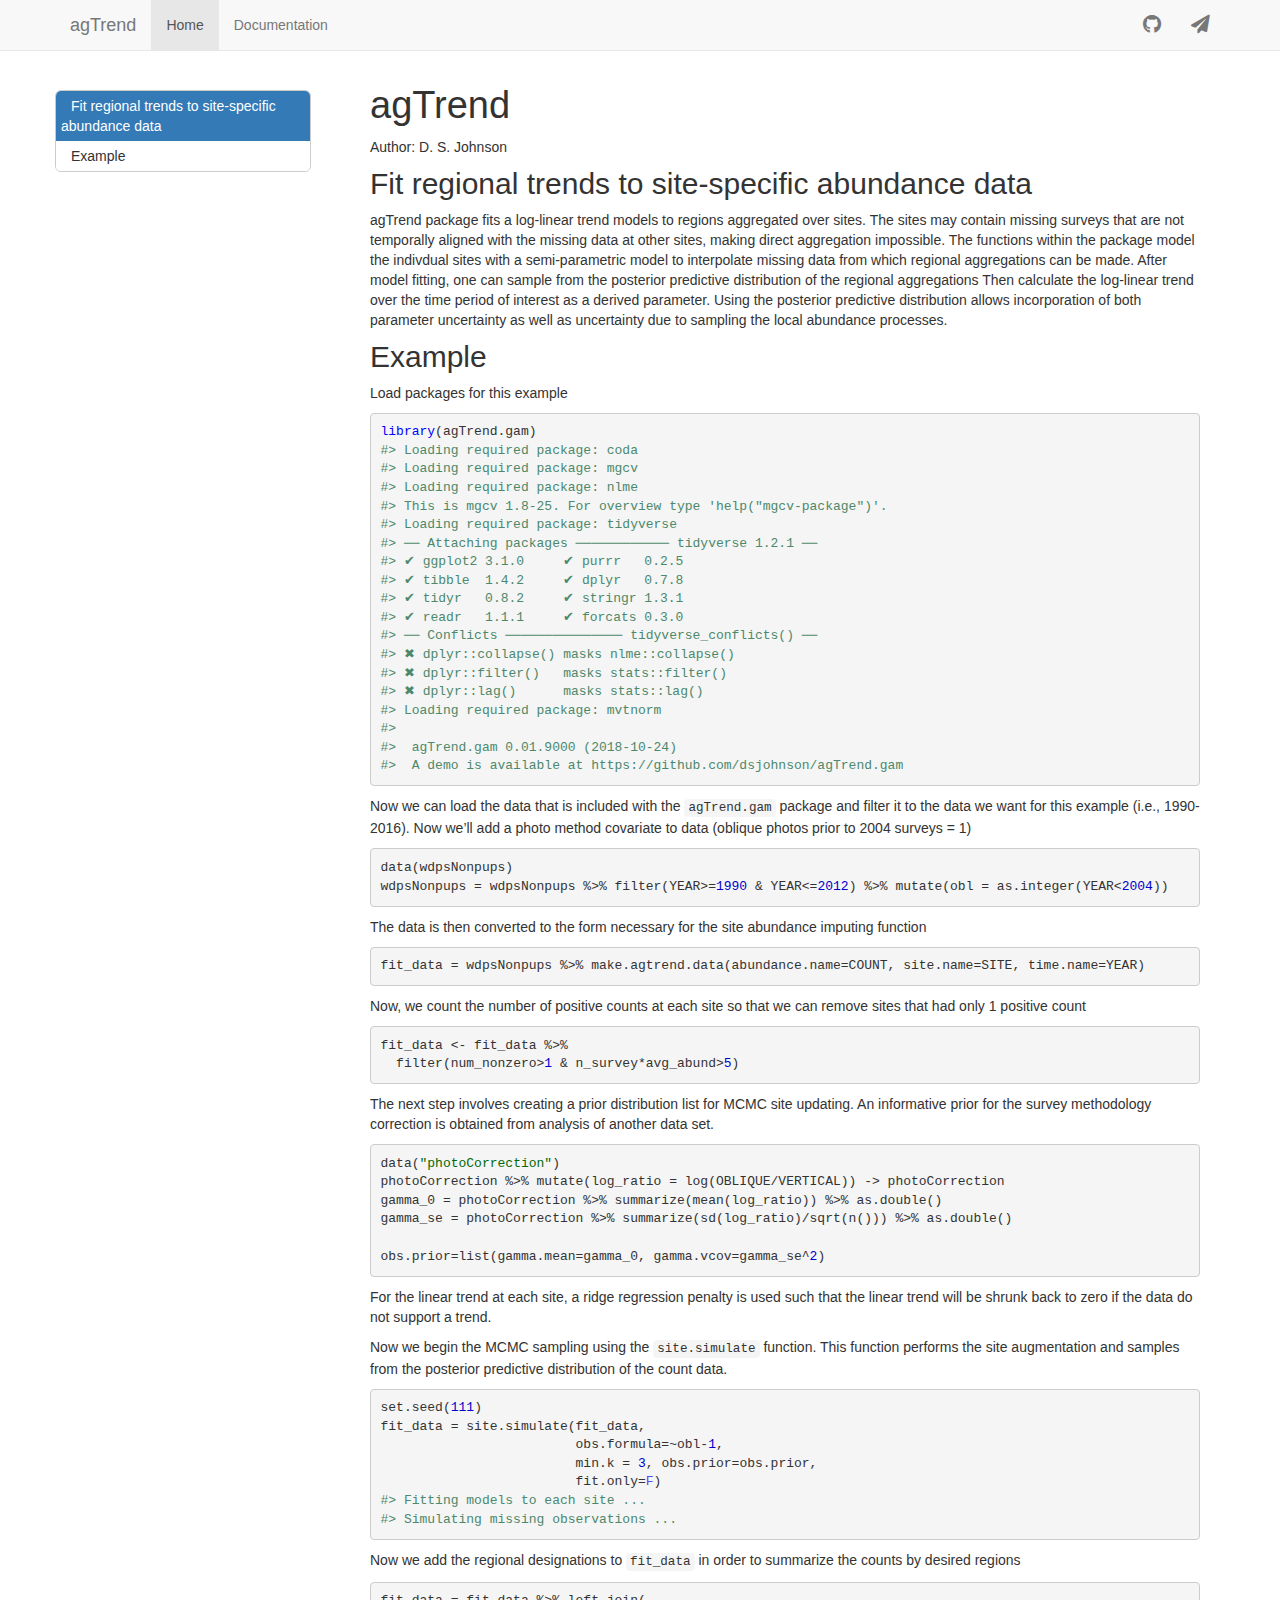
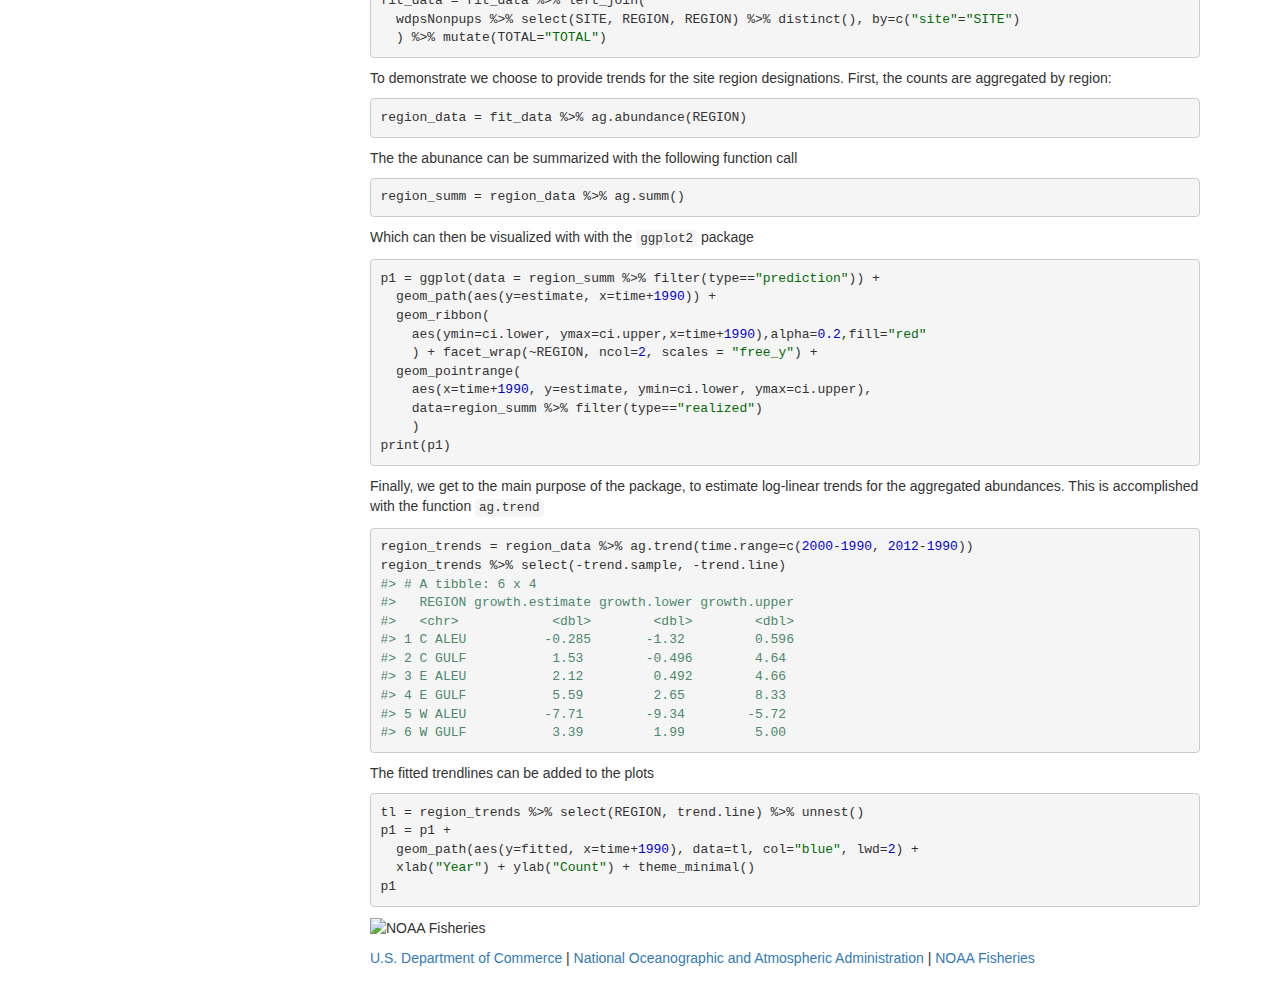
==== index.html @ b2491e7e "update page" ====
<!DOCTYPE html>

<html>

<head>

<meta charset="utf-8" />
<meta name="generator" content="pandoc" />
<meta http-equiv="X-UA-Compatible" content="IE=EDGE" />




<title>agTrend</title>

<script src="site_libs/header-attrs-2.11/header-attrs.js"></script>
<script src="site_libs/jquery-3.6.0/jquery-3.6.0.min.js"></script>
<meta name="viewport" content="width=device-width, initial-scale=1" />
<link href="site_libs/bootstrap-3.3.5/css/bootstrap.min.css" rel="stylesheet" />
<script src="site_libs/bootstrap-3.3.5/js/bootstrap.min.js"></script>
<script src="site_libs/bootstrap-3.3.5/shim/html5shiv.min.js"></script>
<script src="site_libs/bootstrap-3.3.5/shim/respond.min.js"></script>
<style>h1 {font-size: 34px;}
       h1.title {font-size: 38px;}
       h2 {font-size: 30px;}
       h3 {font-size: 24px;}
       h4 {font-size: 18px;}
       h5 {font-size: 16px;}
       h6 {font-size: 12px;}
       code {color: inherit; background-color: rgba(0, 0, 0, 0.04);}
       pre:not([class]) { background-color: white }</style>
<script src="site_libs/jqueryui-1.11.4/jquery-ui.min.js"></script>
<link href="site_libs/tocify-1.9.1/jquery.tocify.css" rel="stylesheet" />
<script src="site_libs/tocify-1.9.1/jquery.tocify.js"></script>
<script src="site_libs/navigation-1.1/tabsets.js"></script>
<link href="site_libs/highlightjs-9.12.0/textmate.css" rel="stylesheet" />
<script src="site_libs/highlightjs-9.12.0/highlight.js"></script>
<link href="site_libs/font-awesome-5.1.0/css/all.css" rel="stylesheet" />
<link href="site_libs/font-awesome-5.1.0/css/v4-shims.css" rel="stylesheet" />

<style type="text/css">
  code{white-space: pre-wrap;}
  span.smallcaps{font-variant: small-caps;}
  span.underline{text-decoration: underline;}
  div.column{display: inline-block; vertical-align: top; width: 50%;}
  div.hanging-indent{margin-left: 1.5em; text-indent: -1.5em;}
  ul.task-list{list-style: none;}
    </style>

<style type="text/css">code{white-space: pre;}</style>
<script type="text/javascript">
if (window.hljs) {
  hljs.configure({languages: []});
  hljs.initHighlightingOnLoad();
  if (document.readyState && document.readyState === "complete") {
    window.setTimeout(function() { hljs.initHighlighting(); }, 0);
  }
}
</script>





<link rel="stylesheet" href="extra.css" type="text/css" />



<style type = "text/css">
.main-container {
  max-width: 940px;
  margin-left: auto;
  margin-right: auto;
}
img {
  max-width:100%;
}
.tabbed-pane {
  padding-top: 12px;
}
.html-widget {
  margin-bottom: 20px;
}
button.code-folding-btn:focus {
  outline: none;
}
summary {
  display: list-item;
}
pre code {
  padding: 0;
}
</style>


<style type="text/css">
.dropdown-submenu {
  position: relative;
}
.dropdown-submenu>.dropdown-menu {
  top: 0;
  left: 100%;
  margin-top: -6px;
  margin-left: -1px;
  border-radius: 0 6px 6px 6px;
}
.dropdown-submenu:hover>.dropdown-menu {
  display: block;
}
.dropdown-submenu>a:after {
  display: block;
  content: " ";
  float: right;
  width: 0;
  height: 0;
  border-color: transparent;
  border-style: solid;
  border-width: 5px 0 5px 5px;
  border-left-color: #cccccc;
  margin-top: 5px;
  margin-right: -10px;
}
.dropdown-submenu:hover>a:after {
  border-left-color: #adb5bd;
}
.dropdown-submenu.pull-left {
  float: none;
}
.dropdown-submenu.pull-left>.dropdown-menu {
  left: -100%;
  margin-left: 10px;
  border-radius: 6px 0 6px 6px;
}
</style>

<script type="text/javascript">
// manage active state of menu based on current page
$(document).ready(function () {
  // active menu anchor
  href = window.location.pathname
  href = href.substr(href.lastIndexOf('/') + 1)
  if (href === "")
    href = "index.html";
  var menuAnchor = $('a[href="' + href + '"]');

  // mark it active
  menuAnchor.tab('show');

  // if it's got a parent navbar menu mark it active as well
  menuAnchor.closest('li.dropdown').addClass('active');

  // Navbar adjustments
  var navHeight = $(".navbar").first().height() + 15;
  var style = document.createElement('style');
  var pt = "padding-top: " + navHeight + "px; ";
  var mt = "margin-top: -" + navHeight + "px; ";
  var css = "";
  // offset scroll position for anchor links (for fixed navbar)
  for (var i = 1; i <= 6; i++) {
    css += ".section h" + i + "{ " + pt + mt + "}\n";
  }
  style.innerHTML = "body {" + pt + "padding-bottom: 40px; }\n" + css;
  document.head.appendChild(style);
});
</script>

<!-- tabsets -->

<style type="text/css">
.tabset-dropdown > .nav-tabs {
  display: inline-table;
  max-height: 500px;
  min-height: 44px;
  overflow-y: auto;
  border: 1px solid #ddd;
  border-radius: 4px;
}

.tabset-dropdown > .nav-tabs > li.active:before {
  content: "";
  font-family: 'Glyphicons Halflings';
  display: inline-block;
  padding: 10px;
  border-right: 1px solid #ddd;
}

.tabset-dropdown > .nav-tabs.nav-tabs-open > li.active:before {
  content: "&#xe258;";
  border: none;
}

.tabset-dropdown > .nav-tabs.nav-tabs-open:before {
  content: "";
  font-family: 'Glyphicons Halflings';
  display: inline-block;
  padding: 10px;
  border-right: 1px solid #ddd;
}

.tabset-dropdown > .nav-tabs > li.active {
  display: block;
}

.tabset-dropdown > .nav-tabs > li > a,
.tabset-dropdown > .nav-tabs > li > a:focus,
.tabset-dropdown > .nav-tabs > li > a:hover {
  border: none;
  display: inline-block;
  border-radius: 4px;
  background-color: transparent;
}

.tabset-dropdown > .nav-tabs.nav-tabs-open > li {
  display: block;
  float: none;
}

.tabset-dropdown > .nav-tabs > li {
  display: none;
}
</style>

<!-- code folding -->



<style type="text/css">

#TOC {
  margin: 25px 0px 20px 0px;
}
@media (max-width: 768px) {
#TOC {
  position: relative;
  width: 100%;
}
}

@media print {
.toc-content {
  /* see https://github.com/w3c/csswg-drafts/issues/4434 */
  float: right;
}
}

.toc-content {
  padding-left: 30px;
  padding-right: 40px;
}

div.main-container {
  max-width: 1200px;
}

div.tocify {
  width: 20%;
  max-width: 260px;
  max-height: 85%;
}

@media (min-width: 768px) and (max-width: 991px) {
  div.tocify {
    width: 25%;
  }
}

@media (max-width: 767px) {
  div.tocify {
    width: 100%;
    max-width: none;
  }
}

.tocify ul, .tocify li {
  line-height: 20px;
}

.tocify-subheader .tocify-item {
  font-size: 0.90em;
}

.tocify .list-group-item {
  border-radius: 0px;
}


</style>



</head>

<body>


<div class="container-fluid main-container">


<!-- setup 3col/9col grid for toc_float and main content  -->
<div class="row">
<div class="col-xs-12 col-sm-4 col-md-3">
<div id="TOC" class="tocify">
</div>
</div>

<div class="toc-content col-xs-12 col-sm-8 col-md-9">




<div class="navbar navbar-default  navbar-fixed-top" role="navigation">
  <div class="container">
    <div class="navbar-header">
      <button type="button" class="navbar-toggle collapsed" data-toggle="collapse" data-target="#navbar">
        <span class="icon-bar"></span>
        <span class="icon-bar"></span>
        <span class="icon-bar"></span>
      </button>
      <a class="navbar-brand" href="index.html">agTrend</a>
    </div>
    <div id="navbar" class="navbar-collapse collapse">
      <ul class="nav navbar-nav">
        <li>
  <a href="index.html">Home</a>
</li>
<li>
  <a href="documentation.html">Documentation</a>
</li>
      </ul>
      <ul class="nav navbar-nav navbar-right">
        <li>
  <a href="https://github.com/dsjohnson/agTrend.gam">
    <span class="fa fa-github fa-lg"></span>
     
  </a>
</li>
<li>
  <a href="mailto:admin@cloudhadoop.com">
    <span class="fa fa-paper-plane fa-lg"></span>
     
  </a>
</li>
      </ul>
    </div><!--/.nav-collapse -->
  </div><!--/.container -->
</div><!--/.navbar -->

<div id="header">



<h1 class="title toc-ignore">agTrend</h1>

</div>


<p>Author: D. S. Johnson</p>
<div id="fit-regional-trends-to-site-specific-abundance-data" class="section level2">
<h2>Fit regional trends to site-specific abundance data</h2>
<p>agTrend package fits a log-linear trend models to regions aggregated over sites. The sites may contain missing surveys that are not temporally aligned with the missing data at other sites, making direct aggregation impossible. The functions within the package model the indivdual sites with a semi-parametric model to interpolate missing data from which regional aggregations can be made. After model fitting, one can sample from the posterior predictive distribution of the regional aggregations Then calculate the log-linear trend over the time period of interest as a derived parameter. Using the posterior predictive distribution allows incorporation of both parameter uncertainty as well as uncertainty due to sampling the local abundance processes.</p>
</div>
<div id="example" class="section level2">
<h2>Example</h2>
<p>Load packages for this example</p>
<pre class="r"><code>library(agTrend.gam)
#&gt; Loading required package: coda
#&gt; Loading required package: mgcv
#&gt; Loading required package: nlme
#&gt; This is mgcv 1.8-25. For overview type &#39;help(&quot;mgcv-package&quot;)&#39;.
#&gt; Loading required package: tidyverse
#&gt; ── Attaching packages ──────────── tidyverse 1.2.1 ──
#&gt; ✔ ggplot2 3.1.0     ✔ purrr   0.2.5
#&gt; ✔ tibble  1.4.2     ✔ dplyr   0.7.8
#&gt; ✔ tidyr   0.8.2     ✔ stringr 1.3.1
#&gt; ✔ readr   1.1.1     ✔ forcats 0.3.0
#&gt; ── Conflicts ─────────────── tidyverse_conflicts() ──
#&gt; ✖ dplyr::collapse() masks nlme::collapse()
#&gt; ✖ dplyr::filter()   masks stats::filter()
#&gt; ✖ dplyr::lag()      masks stats::lag()
#&gt; Loading required package: mvtnorm
#&gt; 
#&gt;  agTrend.gam 0.01.9000 (2018-10-24) 
#&gt;  A demo is available at https://github.com/dsjohnson/agTrend.gam</code></pre>
<p>Now we can load the data that is included with the <code>agTrend.gam</code> package and filter it to the data we want for this example (i.e., 1990-2016). Now we’ll add a photo method covariate to data (oblique photos prior to 2004 surveys = 1)</p>
<pre class="r"><code>data(wdpsNonpups)
wdpsNonpups = wdpsNonpups %&gt;% filter(YEAR&gt;=1990 &amp; YEAR&lt;=2012) %&gt;% mutate(obl = as.integer(YEAR&lt;2004))</code></pre>
<p>The data is then converted to the form necessary for the site abundance imputing function</p>
<pre class="r"><code>fit_data = wdpsNonpups %&gt;% make.agtrend.data(abundance.name=COUNT, site.name=SITE, time.name=YEAR) </code></pre>
<p>Now, we count the number of positive counts at each site so that we can remove sites that had only 1 positive count</p>
<pre class="r"><code>fit_data &lt;- fit_data %&gt;% 
  filter(num_nonzero&gt;1 &amp; n_survey*avg_abund&gt;5)</code></pre>
<p>The next step involves creating a prior distribution list for MCMC site updating. An informative prior for the survey methodology correction is obtained from analysis of another data set.</p>
<pre class="r"><code>data(&quot;photoCorrection&quot;)
photoCorrection %&gt;% mutate(log_ratio = log(OBLIQUE/VERTICAL)) -&gt; photoCorrection
gamma_0 = photoCorrection %&gt;% summarize(mean(log_ratio)) %&gt;% as.double()
gamma_se = photoCorrection %&gt;% summarize(sd(log_ratio)/sqrt(n())) %&gt;% as.double()

obs.prior=list(gamma.mean=gamma_0, gamma.vcov=gamma_se^2)</code></pre>
<p>For the linear trend at each site, a ridge regression penalty is used such that the linear trend will be shrunk back to zero if the data do not support a trend.</p>
<p>Now we begin the MCMC sampling using the <code>site.simulate</code> function. This function performs the site augmentation and samples from the posterior predictive distribution of the count data.</p>
<pre class="r"><code>set.seed(111) 
fit_data = site.simulate(fit_data, 
                         obs.formula=~obl-1,
                         min.k = 3, obs.prior=obs.prior, 
                         fit.only=F)
#&gt; Fitting models to each site ...
#&gt; Simulating missing observations ...</code></pre>
<p>Now we add the regional designations to <code>fit_data</code> in order to summarize the counts by desired regions</p>
<pre class="r"><code>fit_data = fit_data %&gt;% left_join(
  wdpsNonpups %&gt;% select(SITE, REGION, REGION) %&gt;% distinct(), by=c(&quot;site&quot;=&quot;SITE&quot;)
  ) %&gt;% mutate(TOTAL=&quot;TOTAL&quot;)</code></pre>
<p>To demonstrate we choose to provide trends for the site region designations. First, the counts are aggregated by region:</p>
<pre class="r"><code>region_data = fit_data %&gt;% ag.abundance(REGION)</code></pre>
<p>The the abunance can be summarized with the following function call</p>
<pre class="r"><code>region_summ = region_data %&gt;% ag.summ()</code></pre>
<p>Which can then be visualized with with the <code>ggplot2</code> package</p>
<pre class="r"><code>p1 = ggplot(data = region_summ %&gt;% filter(type==&quot;prediction&quot;)) +
  geom_path(aes(y=estimate, x=time+1990)) + 
  geom_ribbon(
    aes(ymin=ci.lower, ymax=ci.upper,x=time+1990),alpha=0.2,fill=&quot;red&quot;
    ) + facet_wrap(~REGION, ncol=2, scales = &quot;free_y&quot;) +
  geom_pointrange(
    aes(x=time+1990, y=estimate, ymin=ci.lower, ymax=ci.upper),
    data=region_summ %&gt;% filter(type==&quot;realized&quot;)
    )
print(p1)</code></pre>
<p>Finally, we get to the main purpose of the package, to estimate log-linear trends for the aggregated abundances. This is accomplished with the function <code>ag.trend</code></p>
<pre class="r"><code>region_trends = region_data %&gt;% ag.trend(time.range=c(2000-1990, 2012-1990))
region_trends %&gt;% select(-trend.sample, -trend.line)
#&gt; # A tibble: 6 x 4
#&gt;   REGION growth.estimate growth.lower growth.upper
#&gt;   &lt;chr&gt;            &lt;dbl&gt;        &lt;dbl&gt;        &lt;dbl&gt;
#&gt; 1 C ALEU          -0.285       -1.32         0.596
#&gt; 2 C GULF           1.53        -0.496        4.64 
#&gt; 3 E ALEU           2.12         0.492        4.66 
#&gt; 4 E GULF           5.59         2.65         8.33 
#&gt; 5 W ALEU          -7.71        -9.34        -5.72 
#&gt; 6 W GULF           3.39         1.99         5.00</code></pre>
<p>The fitted trendlines can be added to the plots</p>
<pre class="r"><code>tl = region_trends %&gt;% select(REGION, trend.line) %&gt;% unnest()
p1 = p1 +
  geom_path(aes(y=fitted, x=time+1990), data=tl, col=&quot;blue&quot;, lwd=2) +
  xlab(&quot;Year&quot;) + ylab(&quot;Count&quot;) + theme_minimal()
p1</code></pre>
<p><img src="https://raw.githubusercontent.com/nmfs-fish-tools/nmfspalette/main/man/figures/noaa-fisheries-rgb-2line-horizontal-small.png" height="75" alt="NOAA Fisheries"></p>
<p><a href="https://www.commerce.gov/">U.S. Department of Commerce</a> | <a href="https://www.noaa.gov">National Oceanographic and Atmospheric Administration</a> | <a href="https://www.fisheries.noaa.gov/">NOAA Fisheries</a></p>
</div>



</div>
</div>

</div>

<script>

// add bootstrap table styles to pandoc tables
function bootstrapStylePandocTables() {
  $('tr.odd').parent('tbody').parent('table').addClass('table table-condensed');
}
$(document).ready(function () {
  bootstrapStylePandocTables();
});


</script>

<!-- tabsets -->

<script>
$(document).ready(function () {
  window.buildTabsets("TOC");
});

$(document).ready(function () {
  $('.tabset-dropdown > .nav-tabs > li').click(function () {
    $(this).parent().toggleClass('nav-tabs-open');
  });
});
</script>

<!-- code folding -->

<script>
$(document).ready(function ()  {

    // temporarily add toc-ignore selector to headers for the consistency with Pandoc
    $('.unlisted.unnumbered').addClass('toc-ignore')

    // move toc-ignore selectors from section div to header
    $('div.section.toc-ignore')
        .removeClass('toc-ignore')
        .children('h1,h2,h3,h4,h5').addClass('toc-ignore');

    // establish options
    var options = {
      selectors: "h1,h2,h3",
      theme: "bootstrap3",
      context: '.toc-content',
      hashGenerator: function (text) {
        return text.replace(/[.\\/?&!#<>]/g, '').replace(/\s/g, '_');
      },
      ignoreSelector: ".toc-ignore",
      scrollTo: 0
    };
    options.showAndHide = true;
    options.smoothScroll = true;

    // tocify
    var toc = $("#TOC").tocify(options).data("toc-tocify");
});
</script>

<!-- dynamically load mathjax for compatibility with self-contained -->
<script>
  (function () {
    var script = document.createElement("script");
    script.type = "text/javascript";
    script.src  = "https://mathjax.rstudio.com/latest/MathJax.js?config=TeX-AMS-MML_HTMLorMML";
    document.getElementsByTagName("head")[0].appendChild(script);
  })();
</script>

</body>
</html>
---- site_libs/highlightjs-9.12.0/textmate.css ----
.hljs-literal {
  color: rgb(88, 72, 246);
}

.hljs-number {
  color: rgb(0, 0, 205);
}

.hljs-comment {
  color: rgb(76, 136, 107);
}

.hljs-keyword {
  color: rgb(0, 0, 255);
}

.hljs-string {
  color: rgb(3, 106, 7);
}
---- site_libs/font-awesome-5.1.0/css/all.css ----
/*!
 * Font Awesome Free 5.1.0 by @fontawesome - https://fontawesome.com
 * License - https://fontawesome.com/license (Icons: CC BY 4.0, Fonts: SIL OFL 1.1, Code: MIT License)
 */
.fa,.fab,.fal,.far,.fas{-moz-osx-font-smoothing:grayscale;-webkit-font-smoothing:antialiased;display:inline-block;font-style:normal;font-variant:normal;text-rendering:auto;line-height:1}.fa-lg{font-size:1.33333em;line-height:.75em;vertical-align:-.0667em}.fa-xs{font-size:.75em}.fa-sm{font-size:.875em}.fa-1x{font-size:1em}.fa-2x{font-size:2em}.fa-3x{font-size:3em}.fa-4x{font-size:4em}.fa-5x{font-size:5em}.fa-6x{font-size:6em}.fa-7x{font-size:7em}.fa-8x{font-size:8em}.fa-9x{font-size:9em}.fa-10x{font-size:10em}.fa-fw{text-align:center;width:1.25em}.fa-ul{list-style-type:none;margin-left:2.5em;padding-left:0}.fa-ul>li{position:relative}.fa-li{left:-2em;position:absolute;text-align:center;width:2em;line-height:inherit}.fa-border{border:.08em solid #eee;border-radius:.1em;padding:.2em .25em .15em}.fa-pull-left{float:left}.fa-pull-right{float:right}.fa.fa-pull-left,.fab.fa-pull-left,.fal.fa-pull-left,.far.fa-pull-left,.fas.fa-pull-left{margin-right:.3em}.fa.fa-pull-right,.fab.fa-pull-right,.fal.fa-pull-right,.far.fa-pull-right,.fas.fa-pull-right{margin-left:.3em}.fa-spin{animation:a 2s infinite linear}.fa-pulse{animation:a 1s infinite steps(8)}@keyframes a{0%{transform:rotate(0deg)}to{transform:rotate(1turn)}}.fa-rotate-90{-ms-filter:"progid:DXImageTransform.Microsoft.BasicImage(rotation=1)";transform:rotate(90deg)}.fa-rotate-180{-ms-filter:"progid:DXImageTransform.Microsoft.BasicImage(rotation=2)";transform:rotate(180deg)}.fa-rotate-270{-ms-filter:"progid:DXImageTransform.Microsoft.BasicImage(rotation=3)";transform:rotate(270deg)}.fa-flip-horizontal{-ms-filter:"progid:DXImageTransform.Microsoft.BasicImage(rotation=0, mirror=1)";transform:scaleX(-1)}.fa-flip-vertical{transform:scaleY(-1)}.fa-flip-horizontal.fa-flip-vertical,.fa-flip-vertical{-ms-filter:"progid:DXImageTransform.Microsoft.BasicImage(rotation=2, mirror=1)"}.fa-flip-horizontal.fa-flip-vertical{transform:scale(-1)}:root .fa-flip-horizontal,:root .fa-flip-vertical,:root .fa-rotate-90,:root .fa-rotate-180,:root .fa-rotate-270{-webkit-filter:none;filter:none}.fa-stack{display:inline-block;height:2em;line-height:2em;position:relative;vertical-align:middle;width:2em}.fa-stack-1x,.fa-stack-2x{left:0;position:absolute;text-align:center;width:100%}.fa-stack-1x{line-height:inherit}.fa-stack-2x{font-size:2em}.fa-inverse{color:#fff}.fa-500px:before{content:"\f26e"}.fa-accessible-icon:before{content:"\f368"}.fa-accusoft:before{content:"\f369"}.fa-address-book:before{content:"\f2b9"}.fa-address-card:before{content:"\f2bb"}.fa-adjust:before{content:"\f042"}.fa-adn:before{content:"\f170"}.fa-adversal:before{content:"\f36a"}.fa-affiliatetheme:before{content:"\f36b"}.fa-algolia:before{content:"\f36c"}.fa-align-center:before{content:"\f037"}.fa-align-justify:before{content:"\f039"}.fa-align-left:before{content:"\f036"}.fa-align-right:before{content:"\f038"}.fa-allergies:before{content:"\f461"}.fa-amazon:before{content:"\f270"}.fa-amazon-pay:before{content:"\f42c"}.fa-ambulance:before{content:"\f0f9"}.fa-american-sign-language-interpreting:before{content:"\f2a3"}.fa-amilia:before{content:"\f36d"}.fa-anchor:before{content:"\f13d"}.fa-android:before{content:"\f17b"}.fa-angellist:before{content:"\f209"}.fa-angle-double-down:before{content:"\f103"}.fa-angle-double-left:before{content:"\f100"}.fa-angle-double-right:before{content:"\f101"}.fa-angle-double-up:before{content:"\f102"}.fa-angle-down:before{content:"\f107"}.fa-angle-left:before{content:"\f104"}.fa-angle-right:before{content:"\f105"}.fa-angle-up:before{content:"\f106"}.fa-angry:before{content:"\f556"}.fa-angrycreative:before{content:"\f36e"}.fa-angular:before{content:"\f420"}.fa-app-store:before{content:"\f36f"}.fa-app-store-ios:before{content:"\f370"}.fa-apper:before{content:"\f371"}.fa-apple:before{content:"\f179"}.fa-apple-pay:before{content:"\f415"}.fa-archive:before{content:"\f187"}.fa-archway:before{content:"\f557"}.fa-arrow-alt-circle-down:before{content:"\f358"}.fa-arrow-alt-circle-left:before{content:"\f359"}.fa-arrow-alt-circle-right:before{content:"\f35a"}.fa-arrow-alt-circle-up:before{content:"\f35b"}.fa-arrow-circle-down:before{content:"\f0ab"}.fa-arrow-circle-left:before{content:"\f0a8"}.fa-arrow-circle-right:before{content:"\f0a9"}.fa-arrow-circle-up:before{content:"\f0aa"}.fa-arrow-down:before{content:"\f063"}.fa-arrow-left:before{content:"\f060"}.fa-arrow-right:before{content:"\f061"}.fa-arrow-up:before{content:"\f062"}.fa-arrows-alt:before{content:"\f0b2"}.fa-arrows-alt-h:before{content:"\f337"}.fa-arrows-alt-v:before{content:"\f338"}.fa-assistive-listening-systems:before{content:"\f2a2"}.fa-asterisk:before{content:"\f069"}.fa-asymmetrik:before{content:"\f372"}.fa-at:before{content:"\f1fa"}.fa-atlas:before{content:"\f558"}.fa-audible:before{content:"\f373"}.fa-audio-description:before{content:"\f29e"}.fa-autoprefixer:before{content:"\f41c"}.fa-avianex:before{content:"\f374"}.fa-aviato:before{content:"\f421"}.fa-award:before{content:"\f559"}.fa-aws:before{content:"\f375"}.fa-backspace:before{content:"\f55a"}.fa-backward:before{content:"\f04a"}.fa-balance-scale:before{content:"\f24e"}.fa-ban:before{content:"\f05e"}.fa-band-aid:before{content:"\f462"}.fa-bandcamp:before{content:"\f2d5"}.fa-barcode:before{content:"\f02a"}.fa-bars:before{content:"\f0c9"}.fa-baseball-ball:before{content:"\f433"}.fa-basketball-ball:before{content:"\f434"}.fa-bath:before{content:"\f2cd"}.fa-battery-empty:before{content:"\f244"}.fa-battery-full:before{content:"\f240"}.fa-battery-half:before{content:"\f242"}.fa-battery-quarter:before{content:"\f243"}.fa-battery-three-quarters:before{content:"\f241"}.fa-bed:before{content:"\f236"}.fa-beer:before{content:"\f0fc"}.fa-behance:before{content:"\f1b4"}.fa-behance-square:before{content:"\f1b5"}.fa-bell:before{content:"\f0f3"}.fa-bell-slash:before{content:"\f1f6"}.fa-bezier-curve:before{content:"\f55b"}.fa-bicycle:before{content:"\f206"}.fa-bimobject:before{content:"\f378"}.fa-binoculars:before{content:"\f1e5"}.fa-birthday-cake:before{content:"\f1fd"}.fa-bitbucket:before{content:"\f171"}.fa-bitcoin:before{content:"\f379"}.fa-bity:before{content:"\f37a"}.fa-black-tie:before{content:"\f27e"}.fa-blackberry:before{content:"\f37b"}.fa-blender:before{content:"\f517"}.fa-blind:before{content:"\f29d"}.fa-blogger:before{content:"\f37c"}.fa-blogger-b:before{content:"\f37d"}.fa-bluetooth:before{content:"\f293"}.fa-bluetooth-b:before{content:"\f294"}.fa-bold:before{content:"\f032"}.fa-bolt:before{content:"\f0e7"}.fa-bomb:before{content:"\f1e2"}.fa-bong:before{content:"\f55c"}.fa-book:before{content:"\f02d"}.fa-book-open:before{content:"\f518"}.fa-bookmark:before{content:"\f02e"}.fa-bowling-ball:before{content:"\f436"}.fa-box:before{content:"\f466"}.fa-box-open:before{content:"\f49e"}.fa-boxes:before{content:"\f468"}.fa-braille:before{content:"\f2a1"}.fa-briefcase:before{content:"\f0b1"}.fa-briefcase-medical:before{content:"\f469"}.fa-broadcast-tower:before{content:"\f519"}.fa-broom:before{content:"\f51a"}.fa-brush:before{content:"\f55d"}.fa-btc:before{content:"\f15a"}.fa-bug:before{content:"\f188"}.fa-building:before{content:"\f1ad"}.fa-bullhorn:before{content:"\f0a1"}.fa-bullseye:before{content:"\f140"}.fa-burn:before{content:"\f46a"}.fa-buromobelexperte:before{content:"\f37f"}.fa-bus:before{content:"\f207"}.fa-bus-alt:before{content:"\f55e"}.fa-buysellads:before{content:"\f20d"}.fa-calculator:before{content:"\f1ec"}.fa-calendar:before{content:"\f133"}.fa-calendar-alt:before{content:"\f073"}.fa-calendar-check:before{content:"\f274"}.fa-calendar-minus:before{content:"\f272"}.fa-calendar-plus:before{content:"\f271"}.fa-calendar-times:before{content:"\f273"}.fa-camera:before{content:"\f030"}.fa-camera-retro:before{content:"\f083"}.fa-cannabis:before{content:"\f55f"}.fa-capsules:before{content:"\f46b"}.fa-car:before{content:"\f1b9"}.fa-caret-down:before{content:"\f0d7"}.fa-caret-left:before{content:"\f0d9"}.fa-caret-right:before{content:"\f0da"}.fa-caret-square-down:before{content:"\f150"}.fa-caret-square-left:before{content:"\f191"}.fa-caret-square-right:before{content:"\f152"}.fa-caret-square-up:before{content:"\f151"}.fa-caret-up:before{content:"\f0d8"}.fa-cart-arrow-down:before{content:"\f218"}.fa-cart-plus:before{content:"\f217"}.fa-cc-amazon-pay:before{content:"\f42d"}.fa-cc-amex:before{content:"\f1f3"}.fa-cc-apple-pay:before{content:"\f416"}.fa-cc-diners-club:before{content:"\f24c"}.fa-cc-discover:before{content:"\f1f2"}.fa-cc-jcb:before{content:"\f24b"}.fa-cc-mastercard:before{content:"\f1f1"}.fa-cc-paypal:before{content:"\f1f4"}.fa-cc-stripe:before{content:"\f1f5"}.fa-cc-visa:before{content:"\f1f0"}.fa-centercode:before{content:"\f380"}.fa-certificate:before{content:"\f0a3"}.fa-chalkboard:before{content:"\f51b"}.fa-chalkboard-teacher:before{content:"\f51c"}.fa-chart-area:before{content:"\f1fe"}.fa-chart-bar:before{content:"\f080"}.fa-chart-line:before{content:"\f201"}.fa-chart-pie:before{content:"\f200"}.fa-check:before{content:"\f00c"}.fa-check-circle:before{content:"\f058"}.fa-check-double:before{content:"\f560"}.fa-check-square:before{content:"\f14a"}.fa-chess:before{content:"\f439"}.fa-chess-bishop:before{content:"\f43a"}.fa-chess-board:before{content:"\f43c"}.fa-chess-king:before{content:"\f43f"}.fa-chess-knight:before{content:"\f441"}.fa-chess-pawn:before{content:"\f443"}.fa-chess-queen:before{content:"\f445"}.fa-chess-rook:before{content:"\f447"}.fa-chevron-circle-down:before{content:"\f13a"}.fa-chevron-circle-left:before{content:"\f137"}.fa-chevron-circle-right:before{content:"\f138"}.fa-chevron-circle-up:before{content:"\f139"}.fa-chevron-down:before{content:"\f078"}.fa-chevron-left:before{content:"\f053"}.fa-chevron-right:before{content:"\f054"}.fa-chevron-up:before{content:"\f077"}.fa-child:before{content:"\f1ae"}.fa-chrome:before{content:"\f268"}.fa-church:before{content:"\f51d"}.fa-circle:before{content:"\f111"}.fa-circle-notch:before{content:"\f1ce"}.fa-clipboard:before{content:"\f328"}.fa-clipboard-check:before{content:"\f46c"}.fa-clipboard-list:before{content:"\f46d"}.fa-clock:before{content:"\f017"}.fa-clone:before{content:"\f24d"}.fa-closed-captioning:before{content:"\f20a"}.fa-cloud:before{content:"\f0c2"}.fa-cloud-download-alt:before{content:"\f381"}.fa-cloud-upload-alt:before{content:"\f382"}.fa-cloudscale:before{content:"\f383"}.fa-cloudsmith:before{content:"\f384"}.fa-cloudversify:before{content:"\f385"}.fa-cocktail:before{content:"\f561"}.fa-code:before{content:"\f121"}.fa-code-branch:before{content:"\f126"}.fa-codepen:before{content:"\f1cb"}.fa-codiepie:before{content:"\f284"}.fa-coffee:before{content:"\f0f4"}.fa-cog:before{content:"\f013"}.fa-cogs:before{content:"\f085"}.fa-coins:before{content:"\f51e"}.fa-columns:before{content:"\f0db"}.fa-comment:before{content:"\f075"}.fa-comment-alt:before{content:"\f27a"}.fa-comment-dots:before{content:"\f4ad"}.fa-comment-slash:before{content:"\f4b3"}.fa-comments:before{content:"\f086"}.fa-compact-disc:before{content:"\f51f"}.fa-compass:before{content:"\f14e"}.fa-compress:before{content:"\f066"}.fa-concierge-bell:before{content:"\f562"}.fa-connectdevelop:before{content:"\f20e"}.fa-contao:before{content:"\f26d"}.fa-cookie:before{content:"\f563"}.fa-cookie-bite:before{content:"\f564"}.fa-copy:before{content:"\f0c5"}.fa-copyright:before{content:"\f1f9"}.fa-couch:before{content:"\f4b8"}.fa-cpanel:before{content:"\f388"}.fa-creative-commons:before{content:"\f25e"}.fa-creative-commons-by:before{content:"\f4e7"}.fa-creative-commons-nc:before{content:"\f4e8"}.fa-creative-commons-nc-eu:before{content:"\f4e9"}.fa-creative-commons-nc-jp:before{content:"\f4ea"}.fa-creative-commons-nd:before{content:"\f4eb"}.fa-creative-commons-pd:before{content:"\f4ec"}.fa-creative-commons-pd-alt:before{content:"\f4ed"}.fa-creative-commons-remix:before{content:"\f4ee"}.fa-creative-commons-sa:before{content:"\f4ef"}.fa-creative-commons-sampling:before{content:"\f4f0"}.fa-creative-commons-sampling-plus:before{content:"\f4f1"}.fa-creative-commons-share:before{content:"\f4f2"}.fa-credit-card:before{content:"\f09d"}.fa-crop:before{content:"\f125"}.fa-crop-alt:before{content:"\f565"}.fa-crosshairs:before{content:"\f05b"}.fa-crow:before{content:"\f520"}.fa-crown:before{content:"\f521"}.fa-css3:before{content:"\f13c"}.fa-css3-alt:before{content:"\f38b"}.fa-cube:before{content:"\f1b2"}.fa-cubes:before{content:"\f1b3"}.fa-cut:before{content:"\f0c4"}.fa-cuttlefish:before{content:"\f38c"}.fa-d-and-d:before{content:"\f38d"}.fa-dashcube:before{content:"\f210"}.fa-database:before{content:"\f1c0"}.fa-deaf:before{content:"\f2a4"}.fa-delicious:before{content:"\f1a5"}.fa-deploydog:before{content:"\f38e"}.fa-deskpro:before{content:"\f38f"}.fa-desktop:before{content:"\f108"}.fa-deviantart:before{content:"\f1bd"}.fa-diagnoses:before{content:"\f470"}.fa-dice:before{content:"\f522"}.fa-dice-five:before{content:"\f523"}.fa-dice-four:before{content:"\f524"}.fa-dice-one:before{content:"\f525"}.fa-dice-six:before{content:"\f526"}.fa-dice-three:before{content:"\f527"}.fa-dice-two:before{content:"\f528"}.fa-digg:before{content:"\f1a6"}.fa-digital-ocean:before{content:"\f391"}.fa-digital-tachograph:before{content:"\f566"}.fa-discord:before{content:"\f392"}.fa-discourse:before{content:"\f393"}.fa-divide:before{content:"\f529"}.fa-dizzy:before{content:"\f567"}.fa-dna:before{content:"\f471"}.fa-dochub:before{content:"\f394"}.fa-docker:before{content:"\f395"}.fa-dollar-sign:before{content:"\f155"}.fa-dolly:before{content:"\f472"}.fa-dolly-flatbed:before{content:"\f474"}.fa-donate:before{content:"\f4b9"}.fa-door-closed:before{content:"\f52a"}.fa-door-open:before{content:"\f52b"}.fa-dot-circle:before{content:"\f192"}.fa-dove:before{content:"\f4ba"}.fa-download:before{content:"\f019"}.fa-draft2digital:before{content:"\f396"}.fa-drafting-compass:before{content:"\f568"}.fa-dribbble:before{content:"\f17d"}.fa-dribbble-square:before{content:"\f397"}.fa-dropbox:before{content:"\f16b"}.fa-drum:before{content:"\f569"}.fa-drum-steelpan:before{content:"\f56a"}.fa-drupal:before{content:"\f1a9"}.fa-dumbbell:before{content:"\f44b"}.fa-dyalog:before{content:"\f399"}.fa-earlybirds:before{content:"\f39a"}.fa-ebay:before{content:"\f4f4"}.fa-edge:before{content:"\f282"}.fa-edit:before{content:"\f044"}.fa-eject:before{content:"\f052"}.fa-elementor:before{content:"\f430"}.fa-ellipsis-h:before{content:"\f141"}.fa-ellipsis-v:before{content:"\f142"}.fa-ember:before{content:"\f423"}.fa-empire:before{content:"\f1d1"}.fa-envelope:before{content:"\f0e0"}.fa-envelope-open:before{content:"\f2b6"}.fa-envelope-square:before{content:"\f199"}.fa-envira:before{content:"\f299"}.fa-equals:before{content:"\f52c"}.fa-eraser:before{content:"\f12d"}.fa-erlang:before{content:"\f39d"}.fa-ethereum:before{content:"\f42e"}.fa-etsy:before{content:"\f2d7"}.fa-euro-sign:before{content:"\f153"}.fa-exchange-alt:before{content:"\f362"}.fa-exclamation:before{content:"\f12a"}.fa-exclamation-circle:before{content:"\f06a"}.fa-exclamation-triangle:before{content:"\f071"}.fa-expand:before{content:"\f065"}.fa-expand-arrows-alt:before{content:"\f31e"}.fa-expeditedssl:before{content:"\f23e"}.fa-external-link-alt:before{content:"\f35d"}.fa-external-link-square-alt:before{content:"\f360"}.fa-eye:before{content:"\f06e"}.fa-eye-dropper:before{content:"\f1fb"}.fa-eye-slash:before{content:"\f070"}.fa-facebook:before{content:"\f09a"}.fa-facebook-f:before{content:"\f39e"}.fa-facebook-messenger:before{content:"\f39f"}.fa-facebook-square:before{content:"\f082"}.fa-fast-backward:before{content:"\f049"}.fa-fast-forward:before{content:"\f050"}.fa-fax:before{content:"\f1ac"}.fa-feather:before{content:"\f52d"}.fa-feather-alt:before{content:"\f56b"}.fa-female:before{content:"\f182"}.fa-fighter-jet:before{content:"\f0fb"}.fa-file:before{content:"\f15b"}.fa-file-alt:before{content:"\f15c"}.fa-file-archive:before{content:"\f1c6"}.fa-file-audio:before{content:"\f1c7"}.fa-file-code:before{content:"\f1c9"}.fa-file-contract:before{content:"\f56c"}.fa-file-download:before{content:"\f56d"}.fa-file-excel:before{content:"\f1c3"}.fa-file-export:before{content:"\f56e"}.fa-file-image:before{content:"\f1c5"}.fa-file-import:before{content:"\f56f"}.fa-file-invoice:before{content:"\f570"}.fa-file-invoice-dollar:before{content:"\f571"}.fa-file-medical:before{content:"\f477"}.fa-file-medical-alt:before{content:"\f478"}.fa-file-pdf:before{content:"\f1c1"}.fa-file-powerpoint:before{content:"\f1c4"}.fa-file-prescription:before{content:"\f572"}.fa-file-signature:before{content:"\f573"}.fa-file-upload:before{content:"\f574"}.fa-file-video:before{content:"\f1c8"}.fa-file-word:before{content:"\f1c2"}.fa-fill:before{content:"\f575"}.fa-fill-drip:before{content:"\f576"}.fa-film:before{content:"\f008"}.fa-filter:before{content:"\f0b0"}.fa-fingerprint:before{content:"\f577"}.fa-fire:before{content:"\f06d"}.fa-fire-extinguisher:before{content:"\f134"}.fa-firefox:before{content:"\f269"}.fa-first-aid:before{content:"\f479"}.fa-first-order:before{content:"\f2b0"}.fa-first-order-alt:before{content:"\f50a"}.fa-firstdraft:before{content:"\f3a1"}.fa-fish:before{content:"\f578"}.fa-flag:before{content:"\f024"}.fa-flag-checkered:before{content:"\f11e"}.fa-flask:before{content:"\f0c3"}.fa-flickr:before{content:"\f16e"}.fa-flipboard:before{content:"\f44d"}.fa-flushed:before{content:"\f579"}.fa-fly:before{content:"\f417"}.fa-folder:before{content:"\f07b"}.fa-folder-open:before{content:"\f07c"}.fa-font:before{content:"\f031"}.fa-font-awesome:before{content:"\f2b4"}.fa-font-awesome-alt:before{content:"\f35c"}.fa-font-awesome-flag:before{content:"\f425"}.fa-font-awesome-logo-full:before{content:"\f4e6"}.fa-fonticons:before{content:"\f280"}.fa-fonticons-fi:before{content:"\f3a2"}.fa-football-ball:before{content:"\f44e"}.fa-fort-awesome:before{content:"\f286"}.fa-fort-awesome-alt:before{content:"\f3a3"}.fa-forumbee:before{content:"\f211"}.fa-forward:before{content:"\f04e"}.fa-foursquare:before{content:"\f180"}.fa-free-code-camp:before{content:"\f2c5"}.fa-freebsd:before{content:"\f3a4"}.fa-frog:before{content:"\f52e"}.fa-frown:before{content:"\f119"}.fa-frown-open:before{content:"\f57a"}.fa-fulcrum:before{content:"\f50b"}.fa-futbol:before{content:"\f1e3"}.fa-galactic-republic:before{content:"\f50c"}.fa-galactic-senate:before{content:"\f50d"}.fa-gamepad:before{content:"\f11b"}.fa-gas-pump:before{content:"\f52f"}.fa-gavel:before{content:"\f0e3"}.fa-gem:before{content:"\f3a5"}.fa-genderless:before{content:"\f22d"}.fa-get-pocket:before{content:"\f265"}.fa-gg:before{content:"\f260"}.fa-gg-circle:before{content:"\f261"}.fa-gift:before{content:"\f06b"}.fa-git:before{content:"\f1d3"}.fa-git-square:before{content:"\f1d2"}.fa-github:before{content:"\f09b"}.fa-github-alt:before{content:"\f113"}.fa-github-square:before{content:"\f092"}.fa-gitkraken:before{content:"\f3a6"}.fa-gitlab:before{content:"\f296"}.fa-gitter:before{content:"\f426"}.fa-glass-martini:before{content:"\f000"}.fa-glass-martini-alt:before{content:"\f57b"}.fa-glasses:before{content:"\f530"}.fa-glide:before{content:"\f2a5"}.fa-glide-g:before{content:"\f2a6"}.fa-globe:before{content:"\f0ac"}.fa-globe-africa:before{content:"\f57c"}.fa-globe-americas:before{content:"\f57d"}.fa-globe-asia:before{content:"\f57e"}.fa-gofore:before{content:"\f3a7"}.fa-golf-ball:before{content:"\f450"}.fa-goodreads:before{content:"\f3a8"}.fa-goodreads-g:before{content:"\f3a9"}.fa-google:before{content:"\f1a0"}.fa-google-drive:before{content:"\f3aa"}.fa-google-play:before{content:"\f3ab"}.fa-google-plus:before{content:"\f2b3"}.fa-google-plus-g:before{content:"\f0d5"}.fa-google-plus-square:before{content:"\f0d4"}.fa-google-wallet:before{content:"\f1ee"}.fa-graduation-cap:before{content:"\f19d"}.fa-gratipay:before{content:"\f184"}.fa-grav:before{content:"\f2d6"}.fa-greater-than:before{content:"\f531"}.fa-greater-than-equal:before{content:"\f532"}.fa-grimace:before{content:"\f57f"}.fa-grin:before{content:"\f580"}.fa-grin-alt:before{content:"\f581"}.fa-grin-beam:before{content:"\f582"}.fa-grin-beam-sweat:before{content:"\f583"}.fa-grin-hearts:before{content:"\f584"}.fa-grin-squint:before{content:"\f585"}.fa-grin-squint-tears:before{content:"\f586"}.fa-grin-stars:before{content:"\f587"}.fa-grin-tears:before{content:"\f588"}.fa-grin-tongue:before{content:"\f589"}.fa-grin-tongue-squint:before{content:"\f58a"}.fa-grin-tongue-wink:before{content:"\f58b"}.fa-grin-wink:before{content:"\f58c"}.fa-grip-horizontal:before{content:"\f58d"}.fa-grip-vertical:before{content:"\f58e"}.fa-gripfire:before{content:"\f3ac"}.fa-grunt:before{content:"\f3ad"}.fa-gulp:before{content:"\f3ae"}.fa-h-square:before{content:"\f0fd"}.fa-hacker-news:before{content:"\f1d4"}.fa-hacker-news-square:before{content:"\f3af"}.fa-hand-holding:before{content:"\f4bd"}.fa-hand-holding-heart:before{content:"\f4be"}.fa-hand-holding-usd:before{content:"\f4c0"}.fa-hand-lizard:before{content:"\f258"}.fa-hand-paper:before{content:"\f256"}.fa-hand-peace:before{content:"\f25b"}.fa-hand-point-down:before{content:"\f0a7"}.fa-hand-point-left:before{content:"\f0a5"}.fa-hand-point-right:before{content:"\f0a4"}.fa-hand-point-up:before{content:"\f0a6"}.fa-hand-pointer:before{content:"\f25a"}.fa-hand-rock:before{content:"\f255"}.fa-hand-scissors:before{content:"\f257"}.fa-hand-spock:before{content:"\f259"}.fa-hands:before{content:"\f4c2"}.fa-hands-helping:before{content:"\f4c4"}.fa-handshake:before{content:"\f2b5"}.fa-hashtag:before{content:"\f292"}.fa-hdd:before{content:"\f0a0"}.fa-heading:before{content:"\f1dc"}.fa-headphones:before{content:"\f025"}.fa-headphones-alt:before{content:"\f58f"}.fa-headset:before{content:"\f590"}.fa-heart:before{content:"\f004"}.fa-heartbeat:before{content:"\f21e"}.fa-helicopter:before{content:"\f533"}.fa-highlighter:before{content:"\f591"}.fa-hips:before{content:"\f452"}.fa-hire-a-helper:before{content:"\f3b0"}.fa-history:before{content:"\f1da"}.fa-hockey-puck:before{content:"\f453"}.fa-home:before{content:"\f015"}.fa-hooli:before{content:"\f427"}.fa-hornbill:before{content:"\f592"}.fa-hospital:before{content:"\f0f8"}.fa-hospital-alt:before{content:"\f47d"}.fa-hospital-symbol:before{content:"\f47e"}.fa-hot-tub:before{content:"\f593"}.fa-hotel:before{content:"\f594"}.fa-hotjar:before{content:"\f3b1"}.fa-hourglass:before{content:"\f254"}.fa-hourglass-end:before{content:"\f253"}.fa-hourglass-half:before{content:"\f252"}.fa-hourglass-start:before{content:"\f251"}.fa-houzz:before{content:"\f27c"}.fa-html5:before{content:"\f13b"}.fa-hubspot:before{content:"\f3b2"}.fa-i-cursor:before{content:"\f246"}.fa-id-badge:before{content:"\f2c1"}.fa-id-card:before{content:"\f2c2"}.fa-id-card-alt:before{content:"\f47f"}.fa-image:before{content:"\f03e"}.fa-images:before{content:"\f302"}.fa-imdb:before{content:"\f2d8"}.fa-inbox:before{content:"\f01c"}.fa-indent:before{content:"\f03c"}.fa-industry:before{content:"\f275"}.fa-infinity:before{content:"\f534"}.fa-info:before{content:"\f129"}.fa-info-circle:before{content:"\f05a"}.fa-instagram:before{content:"\f16d"}.fa-internet-explorer:before{content:"\f26b"}.fa-ioxhost:before{content:"\f208"}.fa-italic:before{content:"\f033"}.fa-itunes:before{content:"\f3b4"}.fa-itunes-note:before{content:"\f3b5"}.fa-java:before{content:"\f4e4"}.fa-jedi-order:before{content:"\f50e"}.fa-jenkins:before{content:"\f3b6"}.fa-joget:before{content:"\f3b7"}.fa-joint:before{content:"\f595"}.fa-joomla:before{content:"\f1aa"}.fa-js:before{content:"\f3b8"}.fa-js-square:before{content:"\f3b9"}.fa-jsfiddle:before{content:"\f1cc"}.fa-key:before{content:"\f084"}.fa-keybase:before{content:"\f4f5"}.fa-keyboard:before{content:"\f11c"}.fa-keycdn:before{content:"\f3ba"}.fa-kickstarter:before{content:"\f3bb"}.fa-kickstarter-k:before{content:"\f3bc"}.fa-kiss:before{content:"\f596"}.fa-kiss-beam:before{content:"\f597"}.fa-kiss-wink-heart:before{content:"\f598"}.fa-kiwi-bird:before{content:"\f535"}.fa-korvue:before{content:"\f42f"}.fa-language:before{content:"\f1ab"}.fa-laptop:before{content:"\f109"}.fa-laravel:before{content:"\f3bd"}.fa-lastfm:before{content:"\f202"}.fa-lastfm-square:before{content:"\f203"}.fa-laugh:before{content:"\f599"}.fa-laugh-beam:before{content:"\f59a"}.fa-laugh-squint:before{content:"\f59b"}.fa-laugh-wink:before{content:"\f59c"}.fa-leaf:before{content:"\f06c"}.fa-leanpub:before{content:"\f212"}.fa-lemon:before{content:"\f094"}.fa-less:before{content:"\f41d"}.fa-less-than:before{content:"\f536"}.fa-less-than-equal:before{content:"\f537"}.fa-level-down-alt:before{content:"\f3be"}.fa-level-up-alt:before{content:"\f3bf"}.fa-life-ring:before{content:"\f1cd"}.fa-lightbulb:before{content:"\f0eb"}.fa-line:before{content:"\f3c0"}.fa-link:before{content:"\f0c1"}.fa-linkedin:before{content:"\f08c"}.fa-linkedin-in:before{content:"\f0e1"}.fa-linode:before{content:"\f2b8"}.fa-linux:before{content:"\f17c"}.fa-lira-sign:before{content:"\f195"}.fa-list:before{content:"\f03a"}.fa-list-alt:before{content:"\f022"}.fa-list-ol:before{content:"\f0cb"}.fa-list-ul:before{content:"\f0ca"}.fa-location-arrow:before{content:"\f124"}.fa-lock:before{content:"\f023"}.fa-lock-open:before{content:"\f3c1"}.fa-long-arrow-alt-down:before{content:"\f309"}.fa-long-arrow-alt-left:before{content:"\f30a"}.fa-long-arrow-alt-right:before{content:"\f30b"}.fa-long-arrow-alt-up:before{content:"\f30c"}.fa-low-vision:before{content:"\f2a8"}.fa-luggage-cart:before{content:"\f59d"}.fa-lyft:before{content:"\f3c3"}.fa-magento:before{content:"\f3c4"}.fa-magic:before{content:"\f0d0"}.fa-magnet:before{content:"\f076"}.fa-mailchimp:before{content:"\f59e"}.fa-male:before{content:"\f183"}.fa-mandalorian:before{content:"\f50f"}.fa-map:before{content:"\f279"}.fa-map-marked:before{content:"\f59f"}.fa-map-marked-alt:before{content:"\f5a0"}.fa-map-marker:before{content:"\f041"}.fa-map-marker-alt:before{content:"\f3c5"}.fa-map-pin:before{content:"\f276"}.fa-map-signs:before{content:"\f277"}.fa-marker:before{content:"\f5a1"}.fa-mars:before{content:"\f222"}.fa-mars-double:before{content:"\f227"}.fa-mars-stroke:before{content:"\f229"}.fa-mars-stroke-h:before{content:"\f22b"}.fa-mars-stroke-v:before{content:"\f22a"}.fa-mastodon:before{content:"\f4f6"}.fa-maxcdn:before{content:"\f136"}.fa-medal:before{content:"\f5a2"}.fa-medapps:before{content:"\f3c6"}.fa-medium:before{content:"\f23a"}.fa-medium-m:before{content:"\f3c7"}.fa-medkit:before{content:"\f0fa"}.fa-medrt:before{content:"\f3c8"}.fa-meetup:before{content:"\f2e0"}.fa-megaport:before{content:"\f5a3"}.fa-meh:before{content:"\f11a"}.fa-meh-blank:before{content:"\f5a4"}.fa-meh-rolling-eyes:before{content:"\f5a5"}.fa-memory:before{content:"\f538"}.fa-mercury:before{content:"\f223"}.fa-microchip:before{content:"\f2db"}.fa-microphone:before{content:"\f130"}.fa-microphone-alt:before{content:"\f3c9"}.fa-microphone-alt-slash:before{content:"\f539"}.fa-microphone-slash:before{content:"\f131"}.fa-microsoft:before{content:"\f3ca"}.fa-minus:before{content:"\f068"}.fa-minus-circle:before{content:"\f056"}.fa-minus-square:before{content:"\f146"}.fa-mix:before{content:"\f3cb"}.fa-mixcloud:before{content:"\f289"}.fa-mizuni:before{content:"\f3cc"}.fa-mobile:before{content:"\f10b"}.fa-mobile-alt:before{content:"\f3cd"}.fa-modx:before{content:"\f285"}.fa-monero:before{content:"\f3d0"}.fa-money-bill:before{content:"\f0d6"}.fa-money-bill-alt:before{content:"\f3d1"}.fa-money-bill-wave:before{content:"\f53a"}.fa-money-bill-wave-alt:before{content:"\f53b"}.fa-money-check:before{content:"\f53c"}.fa-money-check-alt:before{content:"\f53d"}.fa-monument:before{content:"\f5a6"}.fa-moon:before{content:"\f186"}.fa-mortar-pestle:before{content:"\f5a7"}.fa-motorcycle:before{content:"\f21c"}.fa-mouse-pointer:before{content:"\f245"}.fa-music:before{content:"\f001"}.fa-napster:before{content:"\f3d2"}.fa-neuter:before{content:"\f22c"}.fa-newspaper:before{content:"\f1ea"}.fa-nimblr:before{content:"\f5a8"}.fa-nintendo-switch:before{content:"\f418"}.fa-node:before{content:"\f419"}.fa-node-js:before{content:"\f3d3"}.fa-not-equal:before{content:"\f53e"}.fa-notes-medical:before{content:"\f481"}.fa-npm:before{content:"\f3d4"}.fa-ns8:before{content:"\f3d5"}.fa-nutritionix:before{content:"\f3d6"}.fa-object-group:before{content:"\f247"}.fa-object-ungroup:before{content:"\f248"}.fa-odnoklassniki:before{content:"\f263"}.fa-odnoklassniki-square:before{content:"\f264"}.fa-old-republic:before{content:"\f510"}.fa-opencart:before{content:"\f23d"}.fa-openid:before{content:"\f19b"}.fa-opera:before{content:"\f26a"}.fa-optin-monster:before{content:"\f23c"}.fa-osi:before{content:"\f41a"}.fa-outdent:before{content:"\f03b"}.fa-page4:before{content:"\f3d7"}.fa-pagelines:before{content:"\f18c"}.fa-paint-brush:before{content:"\f1fc"}.fa-paint-roller:before{content:"\f5aa"}.fa-palette:before{content:"\f53f"}.fa-palfed:before{content:"\f3d8"}.fa-pallet:before{content:"\f482"}.fa-paper-plane:before{content:"\f1d8"}.fa-paperclip:before{content:"\f0c6"}.fa-parachute-box:before{content:"\f4cd"}.fa-paragraph:before{content:"\f1dd"}.fa-parking:before{content:"\f540"}.fa-passport:before{content:"\f5ab"}.fa-paste:before{content:"\f0ea"}.fa-patreon:before{content:"\f3d9"}.fa-pause:before{content:"\f04c"}.fa-pause-circle:before{content:"\f28b"}.fa-paw:before{content:"\f1b0"}.fa-paypal:before{content:"\f1ed"}.fa-pen:before{content:"\f304"}.fa-pen-alt:before{content:"\f305"}.fa-pen-fancy:before{content:"\f5ac"}.fa-pen-nib:before{content:"\f5ad"}.fa-pen-square:before{content:"\f14b"}.fa-pencil-alt:before{content:"\f303"}.fa-pencil-ruler:before{content:"\f5ae"}.fa-people-carry:before{content:"\f4ce"}.fa-percent:before{content:"\f295"}.fa-percentage:before{content:"\f541"}.fa-periscope:before{content:"\f3da"}.fa-phabricator:before{content:"\f3db"}.fa-phoenix-framework:before{content:"\f3dc"}.fa-phoenix-squadron:before{content:"\f511"}.fa-phone:before{content:"\f095"}.fa-phone-slash:before{content:"\f3dd"}.fa-phone-square:before{content:"\f098"}.fa-phone-volume:before{content:"\f2a0"}.fa-php:before{content:"\f457"}.fa-pied-piper:before{content:"\f2ae"}.fa-pied-piper-alt:before{content:"\f1a8"}.fa-pied-piper-hat:before{content:"\f4e5"}.fa-pied-piper-pp:before{content:"\f1a7"}.fa-piggy-bank:before{content:"\f4d3"}.fa-pills:before{content:"\f484"}.fa-pinterest:before{content:"\f0d2"}.fa-pinterest-p:before{content:"\f231"}.fa-pinterest-square:before{content:"\f0d3"}.fa-plane:before{content:"\f072"}.fa-plane-arrival:before{content:"\f5af"}.fa-plane-departure:before{content:"\f5b0"}.fa-play:before{content:"\f04b"}.fa-play-circle:before{content:"\f144"}.fa-playstation:before{content:"\f3df"}.fa-plug:before{content:"\f1e6"}.fa-plus:before{content:"\f067"}.fa-plus-circle:before{content:"\f055"}.fa-plus-square:before{content:"\f0fe"}.fa-podcast:before{content:"\f2ce"}.fa-poo:before{content:"\f2fe"}.fa-portrait:before{content:"\f3e0"}.fa-pound-sign:before{content:"\f154"}.fa-power-off:before{content:"\f011"}.fa-prescription:before{content:"\f5b1"}.fa-prescription-bottle:before{content:"\f485"}.fa-prescription-bottle-alt:before{content:"\f486"}.fa-print:before{content:"\f02f"}.fa-procedures:before{content:"\f487"}.fa-product-hunt:before{content:"\f288"}.fa-project-diagram:before{content:"\f542"}.fa-pushed:before{content:"\f3e1"}.fa-puzzle-piece:before{content:"\f12e"}.fa-python:before{content:"\f3e2"}.fa-qq:before{content:"\f1d6"}.fa-qrcode:before{content:"\f029"}.fa-question:before{content:"\f128"}.fa-question-circle:before{content:"\f059"}.fa-quidditch:before{content:"\f458"}.fa-quinscape:before{content:"\f459"}.fa-quora:before{content:"\f2c4"}.fa-quote-left:before{content:"\f10d"}.fa-quote-right:before{content:"\f10e"}.fa-r-project:before{content:"\f4f7"}.fa-random:before{content:"\f074"}.fa-ravelry:before{content:"\f2d9"}.fa-react:before{content:"\f41b"}.fa-readme:before{content:"\f4d5"}.fa-rebel:before{content:"\f1d0"}.fa-receipt:before{content:"\f543"}.fa-recycle:before{content:"\f1b8"}.fa-red-river:before{content:"\f3e3"}.fa-reddit:before{content:"\f1a1"}.fa-reddit-alien:before{content:"\f281"}.fa-reddit-square:before{content:"\f1a2"}.fa-redo:before{content:"\f01e"}.fa-redo-alt:before{content:"\f2f9"}.fa-registered:before{content:"\f25d"}.fa-rendact:before{content:"\f3e4"}.fa-renren:before{content:"\f18b"}.fa-reply:before{content:"\f3e5"}.fa-reply-all:before{content:"\f122"}.fa-replyd:before{content:"\f3e6"}.fa-researchgate:before{content:"\f4f8"}.fa-resolving:before{content:"\f3e7"}.fa-retweet:before{content:"\f079"}.fa-ribbon:before{content:"\f4d6"}.fa-road:before{content:"\f018"}.fa-robot:before{content:"\f544"}.fa-rocket:before{content:"\f135"}.fa-rocketchat:before{content:"\f3e8"}.fa-rockrms:before{content:"\f3e9"}.fa-rss:before{content:"\f09e"}.fa-rss-square:before{content:"\f143"}.fa-ruble-sign:before{content:"\f158"}.fa-ruler:before{content:"\f545"}.fa-ruler-combined:before{content:"\f546"}.fa-ruler-horizontal:before{content:"\f547"}.fa-ruler-vertical:before{content:"\f548"}.fa-rupee-sign:before{content:"\f156"}.fa-sad-cry:before{content:"\f5b3"}.fa-sad-tear:before{content:"\f5b4"}.fa-safari:before{content:"\f267"}.fa-sass:before{content:"\f41e"}.fa-save:before{content:"\f0c7"}.fa-schlix:before{content:"\f3ea"}.fa-school:before{content:"\f549"}.fa-screwdriver:before{content:"\f54a"}.fa-scribd:before{content:"\f28a"}.fa-search:before{content:"\f002"}.fa-search-minus:before{content:"\f010"}.fa-search-plus:before{content:"\f00e"}.fa-searchengin:before{content:"\f3eb"}.fa-seedling:before{content:"\f4d8"}.fa-sellcast:before{content:"\f2da"}.fa-sellsy:before{content:"\f213"}.fa-server:before{content:"\f233"}.fa-servicestack:before{content:"\f3ec"}.fa-share:before{content:"\f064"}.fa-share-alt:before{content:"\f1e0"}.fa-share-alt-square:before{content:"\f1e1"}.fa-share-square:before{content:"\f14d"}.fa-shekel-sign:before{content:"\f20b"}.fa-shield-alt:before{content:"\f3ed"}.fa-ship:before{content:"\f21a"}.fa-shipping-fast:before{content:"\f48b"}.fa-shirtsinbulk:before{content:"\f214"}.fa-shoe-prints:before{content:"\f54b"}.fa-shopping-bag:before{content:"\f290"}.fa-shopping-basket:before{content:"\f291"}.fa-shopping-cart:before{content:"\f07a"}.fa-shopware:before{content:"\f5b5"}.fa-shower:before{content:"\f2cc"}.fa-shuttle-van:before{content:"\f5b6"}.fa-sign:before{content:"\f4d9"}.fa-sign-in-alt:before{content:"\f2f6"}.fa-sign-language:before{content:"\f2a7"}.fa-sign-out-alt:before{content:"\f2f5"}.fa-signal:before{content:"\f012"}.fa-signature:before{content:"\f5b7"}.fa-simplybuilt:before{content:"\f215"}.fa-sistrix:before{content:"\f3ee"}.fa-sitemap:before{content:"\f0e8"}.fa-sith:before{content:"\f512"}.fa-skull:before{content:"\f54c"}.fa-skyatlas:before{content:"\f216"}.fa-skype:before{content:"\f17e"}.fa-slack:before{content:"\f198"}.fa-slack-hash:before{content:"\f3ef"}.fa-sliders-h:before{content:"\f1de"}.fa-slideshare:before{content:"\f1e7"}.fa-smile:before{content:"\f118"}.fa-smile-beam:before{content:"\f5b8"}.fa-smile-wink:before{content:"\f4da"}.fa-smoking:before{content:"\f48d"}.fa-smoking-ban:before{content:"\f54d"}.fa-snapchat:before{content:"\f2ab"}.fa-snapchat-ghost:before{content:"\f2ac"}.fa-snapchat-square:before{content:"\f2ad"}.fa-snowflake:before{content:"\f2dc"}.fa-solar-panel:before{content:"\f5ba"}.fa-sort:before{content:"\f0dc"}.fa-sort-alpha-down:before{content:"\f15d"}.fa-sort-alpha-up:before{content:"\f15e"}.fa-sort-amount-down:before{content:"\f160"}.fa-sort-amount-up:before{content:"\f161"}.fa-sort-down:before{content:"\f0dd"}.fa-sort-numeric-down:before{content:"\f162"}.fa-sort-numeric-up:before{content:"\f163"}.fa-sort-up:before{content:"\f0de"}.fa-soundcloud:before{content:"\f1be"}.fa-spa:before{content:"\f5bb"}.fa-space-shuttle:before{content:"\f197"}.fa-speakap:before{content:"\f3f3"}.fa-spinner:before{content:"\f110"}.fa-splotch:before{content:"\f5bc"}.fa-spotify:before{content:"\f1bc"}.fa-spray-can:before{content:"\f5bd"}.fa-square:before{content:"\f0c8"}.fa-square-full:before{content:"\f45c"}.fa-squarespace:before{content:"\f5be"}.fa-stack-exchange:before{content:"\f18d"}.fa-stack-overflow:before{content:"\f16c"}.fa-stamp:before{content:"\f5bf"}.fa-star:before{content:"\f005"}.fa-star-half:before{content:"\f089"}.fa-star-half-alt:before{content:"\f5c0"}.fa-staylinked:before{content:"\f3f5"}.fa-steam:before{content:"\f1b6"}.fa-steam-square:before{content:"\f1b7"}.fa-steam-symbol:before{content:"\f3f6"}.fa-step-backward:before{content:"\f048"}.fa-step-forward:before{content:"\f051"}.fa-stethoscope:before{content:"\f0f1"}.fa-sticker-mule:before{content:"\f3f7"}.fa-sticky-note:before{content:"\f249"}.fa-stop:before{content:"\f04d"}.fa-stop-circle:before{content:"\f28d"}.fa-stopwatch:before{content:"\f2f2"}.fa-store:before{content:"\f54e"}.fa-store-alt:before{content:"\f54f"}.fa-strava:before{content:"\f428"}.fa-stream:before{content:"\f550"}.fa-street-view:before{content:"\f21d"}.fa-strikethrough:before{content:"\f0cc"}.fa-stripe:before{content:"\f429"}.fa-stripe-s:before{content:"\f42a"}.fa-stroopwafel:before{content:"\f551"}.fa-studiovinari:before{content:"\f3f8"}.fa-stumbleupon:before{content:"\f1a4"}.fa-stumbleupon-circle:before{content:"\f1a3"}.fa-subscript:before{content:"\f12c"}.fa-subway:before{content:"\f239"}.fa-suitcase:before{content:"\f0f2"}.fa-suitcase-rolling:before{content:"\f5c1"}.fa-sun:before{content:"\f185"}.fa-superpowers:before{content:"\f2dd"}.fa-superscript:before{content:"\f12b"}.fa-supple:before{content:"\f3f9"}.fa-surprise:before{content:"\f5c2"}.fa-swatchbook:before{content:"\f5c3"}.fa-swimmer:before{content:"\f5c4"}.fa-swimming-pool:before{content:"\f5c5"}.fa-sync:before{content:"\f021"}.fa-sync-alt:before{content:"\f2f1"}.fa-syringe:before{content:"\f48e"}.fa-table:before{content:"\f0ce"}.fa-table-tennis:before{content:"\f45d"}.fa-tablet:before{content:"\f10a"}.fa-tablet-alt:before{content:"\f3fa"}.fa-tablets:before{content:"\f490"}.fa-tachometer-alt:before{content:"\f3fd"}.fa-tag:before{content:"\f02b"}.fa-tags:before{content:"\f02c"}.fa-tape:before{content:"\f4db"}.fa-tasks:before{content:"\f0ae"}.fa-taxi:before{content:"\f1ba"}.fa-teamspeak:before{content:"\f4f9"}.fa-telegram:before{content:"\f2c6"}.fa-telegram-plane:before{content:"\f3fe"}.fa-tencent-weibo:before{content:"\f1d5"}.fa-terminal:before{content:"\f120"}.fa-text-height:before{content:"\f034"}.fa-text-width:before{content:"\f035"}.fa-th:before{content:"\f00a"}.fa-th-large:before{content:"\f009"}.fa-th-list:before{content:"\f00b"}.fa-themeco:before{content:"\f5c6"}.fa-themeisle:before{content:"\f2b2"}.fa-thermometer:before{content:"\f491"}.fa-thermometer-empty:before{content:"\f2cb"}.fa-thermometer-full:before{content:"\f2c7"}.fa-thermometer-half:before{content:"\f2c9"}.fa-thermometer-quarter:before{content:"\f2ca"}.fa-thermometer-three-quarters:before{content:"\f2c8"}.fa-thumbs-down:before{content:"\f165"}.fa-thumbs-up:before{content:"\f164"}.fa-thumbtack:before{content:"\f08d"}.fa-ticket-alt:before{content:"\f3ff"}.fa-times:before{content:"\f00d"}.fa-times-circle:before{content:"\f057"}.fa-tint:before{content:"\f043"}.fa-tint-slash:before{content:"\f5c7"}.fa-tired:before{content:"\f5c8"}.fa-toggle-off:before{content:"\f204"}.fa-toggle-on:before{content:"\f205"}.fa-toolbox:before{content:"\f552"}.fa-tooth:before{content:"\f5c9"}.fa-trade-federation:before{content:"\f513"}.fa-trademark:before{content:"\f25c"}.fa-train:before{content:"\f238"}.fa-transgender:before{content:"\f224"}.fa-transgender-alt:before{content:"\f225"}.fa-trash:before{content:"\f1f8"}.fa-trash-alt:before{content:"\f2ed"}.fa-tree:before{content:"\f1bb"}.fa-trello:before{content:"\f181"}.fa-tripadvisor:before{content:"\f262"}.fa-trophy:before{content:"\f091"}.fa-truck:before{content:"\f0d1"}.fa-truck-loading:before{content:"\f4de"}.fa-truck-moving:before{content:"\f4df"}.fa-tshirt:before{content:"\f553"}.fa-tty:before{content:"\f1e4"}.fa-tumblr:before{content:"\f173"}.fa-tumblr-square:before{content:"\f174"}.fa-tv:before{content:"\f26c"}.fa-twitch:before{content:"\f1e8"}.fa-twitter:before{content:"\f099"}.fa-twitter-square:before{content:"\f081"}.fa-typo3:before{content:"\f42b"}.fa-uber:before{content:"\f402"}.fa-uikit:before{content:"\f403"}.fa-umbrella:before{content:"\f0e9"}.fa-umbrella-beach:before{content:"\f5ca"}.fa-underline:before{content:"\f0cd"}.fa-undo:before{content:"\f0e2"}.fa-undo-alt:before{content:"\f2ea"}.fa-uniregistry:before{content:"\f404"}.fa-universal-access:before{content:"\f29a"}.fa-university:before{content:"\f19c"}.fa-unlink:before{content:"\f127"}.fa-unlock:before{content:"\f09c"}.fa-unlock-alt:before{content:"\f13e"}.fa-untappd:before{content:"\f405"}.fa-upload:before{content:"\f093"}.fa-usb:before{content:"\f287"}.fa-user:before{content:"\f007"}.fa-user-alt:before{content:"\f406"}.fa-user-alt-slash:before{content:"\f4fa"}.fa-user-astronaut:before{content:"\f4fb"}.fa-user-check:before{content:"\f4fc"}.fa-user-circle:before{content:"\f2bd"}.fa-user-clock:before{content:"\f4fd"}.fa-user-cog:before{content:"\f4fe"}.fa-user-edit:before{content:"\f4ff"}.fa-user-friends:before{content:"\f500"}.fa-user-graduate:before{content:"\f501"}.fa-user-lock:before{content:"\f502"}.fa-user-md:before{content:"\f0f0"}.fa-user-minus:before{content:"\f503"}.fa-user-ninja:before{content:"\f504"}.fa-user-plus:before{content:"\f234"}.fa-user-secret:before{content:"\f21b"}.fa-user-shield:before{content:"\f505"}.fa-user-slash:before{content:"\f506"}.fa-user-tag:before{content:"\f507"}.fa-user-tie:before{content:"\f508"}.fa-user-times:before{content:"\f235"}.fa-users:before{content:"\f0c0"}.fa-users-cog:before{content:"\f509"}.fa-ussunnah:before{content:"\f407"}.fa-utensil-spoon:before{content:"\f2e5"}.fa-utensils:before{content:"\f2e7"}.fa-vaadin:before{content:"\f408"}.fa-vector-square:before{content:"\f5cb"}.fa-venus:before{content:"\f221"}.fa-venus-double:before{content:"\f226"}.fa-venus-mars:before{content:"\f228"}.fa-viacoin:before{content:"\f237"}.fa-viadeo:before{content:"\f2a9"}.fa-viadeo-square:before{content:"\f2aa"}.fa-vial:before{content:"\f492"}.fa-vials:before{content:"\f493"}.fa-viber:before{content:"\f409"}.fa-video:before{content:"\f03d"}.fa-video-slash:before{content:"\f4e2"}.fa-vimeo:before{content:"\f40a"}.fa-vimeo-square:before{content:"\f194"}.fa-vimeo-v:before{content:"\f27d"}.fa-vine:before{content:"\f1ca"}.fa-vk:before{content:"\f189"}.fa-vnv:before{content:"\f40b"}.fa-volleyball-ball:before{content:"\f45f"}.fa-volume-down:before{content:"\f027"}.fa-volume-off:before{content:"\f026"}.fa-volume-up:before{content:"\f028"}.fa-vuejs:before{content:"\f41f"}.fa-walking:before{content:"\f554"}.fa-wallet:before{content:"\f555"}.fa-warehouse:before{content:"\f494"}.fa-weebly:before{content:"\f5cc"}.fa-weibo:before{content:"\f18a"}.fa-weight:before{content:"\f496"}.fa-weight-hanging:before{content:"\f5cd"}.fa-weixin:before{content:"\f1d7"}.fa-whatsapp:before{content:"\f232"}.fa-whatsapp-square:before{content:"\f40c"}.fa-wheelchair:before{content:"\f193"}.fa-whmcs:before{content:"\f40d"}.fa-wifi:before{content:"\f1eb"}.fa-wikipedia-w:before{content:"\f266"}.fa-window-close:before{content:"\f410"}.fa-window-maximize:before{content:"\f2d0"}.fa-window-minimize:before{content:"\f2d1"}.fa-window-restore:before{content:"\f2d2"}.fa-windows:before{content:"\f17a"}.fa-wine-glass:before{content:"\f4e3"}.fa-wine-glass-alt:before{content:"\f5ce"}.fa-wix:before{content:"\f5cf"}.fa-wolf-pack-battalion:before{content:"\f514"}.fa-won-sign:before{content:"\f159"}.fa-wordpress:before{content:"\f19a"}.fa-wordpress-simple:before{content:"\f411"}.fa-wpbeginner:before{content:"\f297"}.fa-wpexplorer:before{content:"\f2de"}.fa-wpforms:before{content:"\f298"}.fa-wrench:before{content:"\f0ad"}.fa-x-ray:before{content:"\f497"}.fa-xbox:before{content:"\f412"}.fa-xing:before{content:"\f168"}.fa-xing-square:before{content:"\f169"}.fa-y-combinator:before{content:"\f23b"}.fa-yahoo:before{content:"\f19e"}.fa-yandex:before{content:"\f413"}.fa-yandex-international:before{content:"\f414"}.fa-yelp:before{content:"\f1e9"}.fa-yen-sign:before{content:"\f157"}.fa-yoast:before{content:"\f2b1"}.fa-youtube:before{content:"\f167"}.fa-youtube-square:before{content:"\f431"}.sr-only{border:0;clip:rect(0,0,0,0);height:1px;margin:-1px;overflow:hidden;padding:0;position:absolute;width:1px}.sr-only-focusable:active,.sr-only-focusable:focus{clip:auto;height:auto;margin:0;overflow:visible;position:static;width:auto}@font-face{font-family:"Font Awesome 5 Brands";font-style:normal;font-weight:normal;src:url(../webfonts/fa-brands-400.eot);src:url(../webfonts/fa-brands-400.eot?#iefix) format("embedded-opentype"),url(../webfonts/fa-brands-400.woff2) format("woff2"),url(../webfonts/fa-brands-400.woff) format("woff"),url(../webfonts/fa-brands-400.ttf) format("truetype"),url(../webfonts/fa-brands-400.svg#fontawesome) format("svg")}.fab{font-family:"Font Awesome 5 Brands"}@font-face{font-family:"Font Awesome 5 Free";font-style:normal;font-weight:400;src:url(../webfonts/fa-regular-400.eot);src:url(../webfonts/fa-regular-400.eot?#iefix) format("embedded-opentype"),url(../webfonts/fa-regular-400.woff2) format("woff2"),url(../webfonts/fa-regular-400.woff) format("woff"),url(../webfonts/fa-regular-400.ttf) format("truetype"),url(../webfonts/fa-regular-400.svg#fontawesome) format("svg")}.far{font-weight:400}@font-face{font-family:"Font Awesome 5 Free";font-style:normal;font-weight:900;src:url(../webfonts/fa-solid-900.eot);src:url(../webfonts/fa-solid-900.eot?#iefix) format("embedded-opentype"),url(../webfonts/fa-solid-900.woff2) format("woff2"),url(../webfonts/fa-solid-900.woff) format("woff"),url(../webfonts/fa-solid-900.ttf) format("truetype"),url(../webfonts/fa-solid-900.svg#fontawesome) format("svg")}.fa,.far,.fas{font-family:"Font Awesome 5 Free"}.fa,.fas{font-weight:900}
---- site_libs/font-awesome-5.1.0/css/v4-shims.css ----
/*!
 * Font Awesome Free 5.1.0 by @fontawesome - https://fontawesome.com
 * License - https://fontawesome.com/license (Icons: CC BY 4.0, Fonts: SIL OFL 1.1, Code: MIT License)
 */
.fa.fa-glass:before {
  content: "\f000"; }

.fa.fa-meetup {
  font-family: 'Font Awesome 5 Brands';
  font-weight: 400; }

.fa.fa-star-o {
  font-family: 'Font Awesome 5 Free';
  font-weight: 400; }

.fa.fa-star-o:before {
  content: "\f005"; }

.fa.fa-remove:before {
  content: "\f00d"; }

.fa.fa-close:before {
  content: "\f00d"; }

.fa.fa-gear:before {
  content: "\f013"; }

.fa.fa-trash-o {
  font-family: 'Font Awesome 5 Free';
  font-weight: 400; }

.fa.fa-trash-o:before {
  content: "\f2ed"; }

.fa.fa-file-o {
  font-family: 'Font Awesome 5 Free';
  font-weight: 400; }

.fa.fa-file-o:before {
  content: "\f15b"; }

.fa.fa-clock-o {
  font-family: 'Font Awesome 5 Free';
  font-weight: 400; }

.fa.fa-clock-o:before {
  content: "\f017"; }

.fa.fa-arrow-circle-o-down {
  font-family: 'Font Awesome 5 Free';
  font-weight: 400; }

.fa.fa-arrow-circle-o-down:before {
  content: "\f358"; }

.fa.fa-arrow-circle-o-up {
  font-family: 'Font Awesome 5 Free';
  font-weight: 400; }

.fa.fa-arrow-circle-o-up:before {
  content: "\f35b"; }

.fa.fa-play-circle-o {
  font-family: 'Font Awesome 5 Free';
  font-weight: 400; }

.fa.fa-play-circle-o:before {
  content: "\f144"; }

.fa.fa-repeat:before {
  content: "\f01e"; }

.fa.fa-rotate-right:before {
  content: "\f01e"; }

.fa.fa-refresh:before {
  content: "\f021"; }

.fa.fa-list-alt {
  font-family: 'Font Awesome 5 Free';
  font-weight: 400; }

.fa.fa-dedent:before {
  content: "\f03b"; }

.fa.fa-video-camera:before {
  content: "\f03d"; }

.fa.fa-picture-o {
  font-family: 'Font Awesome 5 Free';
  font-weight: 400; }

.fa.fa-picture-o:before {
  content: "\f03e"; }

.fa.fa-photo {
  font-family: 'Font Awesome 5 Free';
  font-weight: 400; }

.fa.fa-photo:before {
  content: "\f03e"; }

.fa.fa-image {
  font-family: 'Font Awesome 5 Free';
  font-weight: 400; }

.fa.fa-image:before {
  content: "\f03e"; }

.fa.fa-pencil:before {
  content: "\f303"; }

.fa.fa-map-marker:before {
  content: "\f3c5"; }

.fa.fa-pencil-square-o {
  font-family: 'Font Awesome 5 Free';
  font-weight: 400; }

.fa.fa-pencil-square-o:before {
  content: "\f044"; }

.fa.fa-share-square-o {
  font-family: 'Font Awesome 5 Free';
  font-weight: 400; }

.fa.fa-share-square-o:before {
  content: "\f14d"; }

.fa.fa-check-square-o {
  font-family: 'Font Awesome 5 Free';
  font-weight: 400; }

.fa.fa-check-square-o:before {
  content: "\f14a"; }

.fa.fa-arrows:before {
  content: "\f0b2"; }

.fa.fa-times-circle-o {
  font-family: 'Font Awesome 5 Free';
  font-weight: 400; }

.fa.fa-times-circle-o:before {
  content: "\f057"; }

.fa.fa-check-circle-o {
  font-family: 'Font Awesome 5 Free';
  font-weight: 400; }

.fa.fa-check-circle-o:before {
  content: "\f058"; }

.fa.fa-mail-forward:before {
  content: "\f064"; }

.fa.fa-eye {
  font-family: 'Font Awesome 5 Free';
  font-weight: 400; }

.fa.fa-eye-slash {
  font-family: 'Font Awesome 5 Free';
  font-weight: 400; }

.fa.fa-warning:before {
  content: "\f071"; }

.fa.fa-calendar:before {
  content: "\f073"; }

.fa.fa-arrows-v:before {
  content: "\f338"; }

.fa.fa-arrows-h:before {
  content: "\f337"; }

.fa.fa-bar-chart {
  font-family: 'Font Awesome 5 Free';
  font-weight: 400; }

.fa.fa-bar-chart:before {
  content: "\f080"; }

.fa.fa-bar-chart-o {
  font-family: 'Font Awesome 5 Free';
  font-weight: 400; }

.fa.fa-bar-chart-o:before {
  content: "\f080"; }

.fa.fa-twitter-square {
  font-family: 'Font Awesome 5 Brands';
  font-weight: 400; }

.fa.fa-facebook-square {
  font-family: 'Font Awesome 5 Brands';
  font-weight: 400; }

.fa.fa-gears:before {
  content: "\f085"; }

.fa.fa-thumbs-o-up {
  font-family: 'Font Awesome 5 Free';
  font-weight: 400; }

.fa.fa-thumbs-o-up:before {
  content: "\f164"; }

.fa.fa-thumbs-o-down {
  font-family: 'Font Awesome 5 Free';
  font-weight: 400; }

.fa.fa-thumbs-o-down:before {
  content: "\f165"; }

.fa.fa-heart-o {
  font-family: 'Font Awesome 5 Free';
  font-weight: 400; }

.fa.fa-heart-o:before {
  content: "\f004"; }

.fa.fa-sign-out:before {
  content: "\f2f5"; }

.fa.fa-linkedin-square {
  font-family: 'Font Awesome 5 Brands';
  font-weight: 400; }

.fa.fa-linkedin-square:before {
  content: "\f08c"; }

.fa.fa-thumb-tack:before {
  content: "\f08d"; }

.fa.fa-external-link:before {
  content: "\f35d"; }

.fa.fa-sign-in:before {
  content: "\f2f6"; }

.fa.fa-github-square {
  font-family: 'Font Awesome 5 Brands';
  font-weight: 400; }

.fa.fa-lemon-o {
  font-family: 'Font Awesome 5 Free';
  font-weight: 400; }

.fa.fa-lemon-o:before {
  content: "\f094"; }

.fa.fa-square-o {
  font-family: 'Font Awesome 5 Free';
  font-weight: 400; }

.fa.fa-square-o:before {
  content: "\f0c8"; }

.fa.fa-bookmark-o {
  font-family: 'Font Awesome 5 Free';
  font-weight: 400; }

.fa.fa-bookmark-o:before {
  content: "\f02e"; }

.fa.fa-twitter {
  font-family: 'Font Awesome 5 Brands';
  font-weight: 400; }

.fa.fa-facebook {
  font-family: 'Font Awesome 5 Brands';
  font-weight: 400; }

.fa.fa-facebook:before {
  content: "\f39e"; }

.fa.fa-facebook-f {
  font-family: 'Font Awesome 5 Brands';
  font-weight: 400; }

.fa.fa-facebook-f:before {
  content: "\f39e"; }

.fa.fa-github {
  font-family: 'Font Awesome 5 Brands';
  font-weight: 400; }

.fa.fa-credit-card {
  font-family: 'Font Awesome 5 Free';
  font-weight: 400; }

.fa.fa-feed:before {
  content: "\f09e"; }

.fa.fa-hdd-o {
  font-family: 'Font Awesome 5 Free';
  font-weight: 400; }

.fa.fa-hdd-o:before {
  content: "\f0a0"; }

.fa.fa-hand-o-right {
  font-family: 'Font Awesome 5 Free';
  font-weight: 400; }

.fa.fa-hand-o-right:before {
  content: "\f0a4"; }

.fa.fa-hand-o-left {
  font-family: 'Font Awesome 5 Free';
  font-weight: 400; }

.fa.fa-hand-o-left:before {
  content: "\f0a5"; }

.fa.fa-hand-o-up {
  font-family: 'Font Awesome 5 Free';
  font-weight: 400; }

.fa.fa-hand-o-up:before {
  content: "\f0a6"; }

.fa.fa-hand-o-down {
  font-family: 'Font Awesome 5 Free';
  font-weight: 400; }

.fa.fa-hand-o-down:before {
  content: "\f0a7"; }

.fa.fa-arrows-alt:before {
  content: "\f31e"; }

.fa.fa-group:before {
  content: "\f0c0"; }

.fa.fa-chain:before {
  content: "\f0c1"; }

.fa.fa-scissors:before {
  content: "\f0c4"; }

.fa.fa-files-o {
  font-family: 'Font Awesome 5 Free';
  font-weight: 400; }

.fa.fa-files-o:before {
  content: "\f0c5"; }

.fa.fa-floppy-o {
  font-family: 'Font Awesome 5 Free';
  font-weight: 400; }

.fa.fa-floppy-o:before {
  content: "\f0c7"; }

.fa.fa-navicon:before {
  content: "\f0c9"; }

.fa.fa-reorder:before {
  content: "\f0c9"; }

.fa.fa-pinterest {
  font-family: 'Font Awesome 5 Brands';
  font-weight: 400; }

.fa.fa-pinterest-square {
  font-family: 'Font Awesome 5 Brands';
  font-weight: 400; }

.fa.fa-google-plus-square {
  font-family: 'Font Awesome 5 Brands';
  font-weight: 400; }

.fa.fa-google-plus {
  font-family: 'Font Awesome 5 Brands';
  font-weight: 400; }

.fa.fa-google-plus:before {
  content: "\f0d5"; }

.fa.fa-money {
  font-family: 'Font Awesome 5 Free';
  font-weight: 400; }

.fa.fa-money:before {
  content: "\f3d1"; }

.fa.fa-unsorted:before {
  content: "\f0dc"; }

.fa.fa-sort-desc:before {
  content: "\f0dd"; }

.fa.fa-sort-asc:before {
  content: "\f0de"; }

.fa.fa-linkedin {
  font-family: 'Font Awesome 5 Brands';
  font-weight: 400; }

.fa.fa-linkedin:before {
  content: "\f0e1"; }

.fa.fa-rotate-left:before {
  content: "\f0e2"; }

.fa.fa-legal:before {
  content: "\f0e3"; }

.fa.fa-tachometer:before {
  content: "\f3fd"; }

.fa.fa-dashboard:before {
  content: "\f3fd"; }

.fa.fa-comment-o {
  font-family: 'Font Awesome 5 Free';
  font-weight: 400; }

.fa.fa-comment-o:before {
  content: "\f075"; }

.fa.fa-comments-o {
  font-family: 'Font Awesome 5 Free';
  font-weight: 400; }

.fa.fa-comments-o:before {
  content: "\f086"; }

.fa.fa-flash:before {
  content: "\f0e7"; }

.fa.fa-clipboard {
  font-family: 'Font Awesome 5 Free';
  font-weight: 400; }

.fa.fa-paste {
  font-family: 'Font Awesome 5 Free';
  font-weight: 400; }

.fa.fa-paste:before {
  content: "\f328"; }

.fa.fa-lightbulb-o {
  font-family: 'Font Awesome 5 Free';
  font-weight: 400; }

.fa.fa-lightbulb-o:before {
  content: "\f0eb"; }

.fa.fa-exchange:before {
  content: "\f362"; }

.fa.fa-cloud-download:before {
  content: "\f381"; }

.fa.fa-cloud-upload:before {
  content: "\f382"; }

.fa.fa-bell-o {
  font-family: 'Font Awesome 5 Free';
  font-weight: 400; }

.fa.fa-bell-o:before {
  content: "\f0f3"; }

.fa.fa-cutlery:before {
  content: "\f2e7"; }

.fa.fa-file-text-o {
  font-family: 'Font Awesome 5 Free';
  font-weight: 400; }

.fa.fa-file-text-o:before {
  content: "\f15c"; }

.fa.fa-building-o {
  font-family: 'Font Awesome 5 Free';
  font-weight: 400; }

.fa.fa-building-o:before {
  content: "\f1ad"; }

.fa.fa-hospital-o {
  font-family: 'Font Awesome 5 Free';
  font-weight: 400; }

.fa.fa-hospital-o:before {
  content: "\f0f8"; }

.fa.fa-tablet:before {
  content: "\f3fa"; }

.fa.fa-mobile:before {
  content: "\f3cd"; }

.fa.fa-mobile-phone:before {
  content: "\f3cd"; }

.fa.fa-circle-o {
  font-family: 'Font Awesome 5 Free';
  font-weight: 400; }

.fa.fa-circle-o:before {
  content: "\f111"; }

.fa.fa-mail-reply:before {
  content: "\f3e5"; }

.fa.fa-github-alt {
  font-family: 'Font Awesome 5 Brands';
  font-weight: 400; }

.fa.fa-folder-o {
  font-family: 'Font Awesome 5 Free';
  font-weight: 400; }

.fa.fa-folder-o:before {
  content: "\f07b"; }

.fa.fa-folder-open-o {
  font-family: 'Font Awesome 5 Free';
  font-weight: 400; }

.fa.fa-folder-open-o:before {
  content: "\f07c"; }

.fa.fa-smile-o {
  font-family: 'Font Awesome 5 Free';
  font-weight: 400; }

.fa.fa-smile-o:before {
  content: "\f118"; }

.fa.fa-frown-o {
  font-family: 'Font Awesome 5 Free';
  font-weight: 400; }

.fa.fa-frown-o:before {
  content: "\f119"; }

.fa.fa-meh-o {
  font-family: 'Font Awesome 5 Free';
  font-weight: 400; }

.fa.fa-meh-o:before {
  content: "\f11a"; }

.fa.fa-keyboard-o {
  font-family: 'Font Awesome 5 Free';
  font-weight: 400; }

.fa.fa-keyboard-o:before {
  content: "\f11c"; }

.fa.fa-flag-o {
  font-family: 'Font Awesome 5 Free';
  font-weight: 400; }

.fa.fa-flag-o:before {
  content: "\f024"; }

.fa.fa-mail-reply-all:before {
  content: "\f122"; }

.fa.fa-star-half-o {
  font-family: 'Font Awesome 5 Free';
  font-weight: 400; }

.fa.fa-star-half-o:before {
  content: "\f089"; }

.fa.fa-star-half-empty {
  font-family: 'Font Awesome 5 Free';
  font-weight: 400; }

.fa.fa-star-half-empty:before {
  content: "\f089"; }

.fa.fa-star-half-full {
  font-family: 'Font Awesome 5 Free';
  font-weight: 400; }

.fa.fa-star-half-full:before {
  content: "\f089"; }

.fa.fa-code-fork:before {
  content: "\f126"; }

.fa.fa-chain-broken:before {
  content: "\f127"; }

.fa.fa-shield:before {
  content: "\f3ed"; }

.fa.fa-calendar-o {
  font-family: 'Font Awesome 5 Free';
  font-weight: 400; }

.fa.fa-calendar-o:before {
  content: "\f133"; }

.fa.fa-maxcdn {
  font-family: 'Font Awesome 5 Brands';
  font-weight: 400; }

.fa.fa-html5 {
  font-family: 'Font Awesome 5 Brands';
  font-weight: 400; }

.fa.fa-css3 {
  font-family: 'Font Awesome 5 Brands';
  font-weight: 400; }

.fa.fa-ticket:before {
  content: "\f3ff"; }

.fa.fa-minus-square-o {
  font-family: 'Font Awesome 5 Free';
  font-weight: 400; }

.fa.fa-minus-square-o:before {
  content: "\f146"; }

.fa.fa-level-up:before {
  content: "\f3bf"; }

.fa.fa-level-down:before {
  content: "\f3be"; }

.fa.fa-pencil-square:before {
  content: "\f14b"; }

.fa.fa-external-link-square:before {
  content: "\f360"; }

.fa.fa-compass {
  font-family: 'Font Awesome 5 Free';
  font-weight: 400; }

.fa.fa-caret-square-o-down {
  font-family: 'Font Awesome 5 Free';
  font-weight: 400; }

.fa.fa-caret-square-o-down:before {
  content: "\f150"; }

.fa.fa-toggle-down {
  font-family: 'Font Awesome 5 Free';
  font-weight: 400; }

.fa.fa-toggle-down:before {
  content: "\f150"; }

.fa.fa-caret-square-o-up {
  font-family: 'Font Awesome 5 Free';
  font-weight: 400; }

.fa.fa-caret-square-o-up:before {
  content: "\f151"; }

.fa.fa-toggle-up {
  font-family: 'Font Awesome 5 Free';
  font-weight: 400; }

.fa.fa-toggle-up:before {
  content: "\f151"; }

.fa.fa-caret-square-o-right {
  font-family: 'Font Awesome 5 Free';
  font-weight: 400; }

.fa.fa-caret-square-o-right:before {
  content: "\f152"; }

.fa.fa-toggle-right {
  font-family: 'Font Awesome 5 Free';
  font-weight: 400; }

.fa.fa-toggle-right:before {
  content: "\f152"; }

.fa.fa-eur:before {
  content: "\f153"; }

.fa.fa-euro:before {
  content: "\f153"; }

.fa.fa-gbp:before {
  content: "\f154"; }

.fa.fa-usd:before {
  content: "\f155"; }

.fa.fa-dollar:before {
  content: "\f155"; }

.fa.fa-inr:before {
  content: "\f156"; }

.fa.fa-rupee:before {
  content: "\f156"; }

.fa.fa-jpy:before {
  content: "\f157"; }

.fa.fa-cny:before {
  content: "\f157"; }

.fa.fa-rmb:before {
  content: "\f157"; }

.fa.fa-yen:before {
  content: "\f157"; }

.fa.fa-rub:before {
  content: "\f158"; }

.fa.fa-ruble:before {
  content: "\f158"; }

.fa.fa-rouble:before {
  content: "\f158"; }

.fa.fa-krw:before {
  content: "\f159"; }

.fa.fa-won:before {
  content: "\f159"; }

.fa.fa-btc {
  font-family: 'Font Awesome 5 Brands';
  font-weight: 400; }

.fa.fa-bitcoin {
  font-family: 'Font Awesome 5 Brands';
  font-weight: 400; }

.fa.fa-bitcoin:before {
  content: "\f15a"; }

.fa.fa-file-text:before {
  content: "\f15c"; }

.fa.fa-sort-alpha-asc:before {
  content: "\f15d"; }

.fa.fa-sort-alpha-desc:before {
  content: "\f15e"; }

.fa.fa-sort-amount-asc:before {
  content: "\f160"; }

.fa.fa-sort-amount-desc:before {
  content: "\f161"; }

.fa.fa-sort-numeric-asc:before {
  content: "\f162"; }

.fa.fa-sort-numeric-desc:before {
  content: "\f163"; }

.fa.fa-youtube-square {
  font-family: 'Font Awesome 5 Brands';
  font-weight: 400; }

.fa.fa-youtube {
  font-family: 'Font Awesome 5 Brands';
  font-weight: 400; }

.fa.fa-xing {
  font-family: 'Font Awesome 5 Brands';
  font-weight: 400; }

.fa.fa-xing-square {
  font-family: 'Font Awesome 5 Brands';
  font-weight: 400; }

.fa.fa-youtube-play {
  font-family: 'Font Awesome 5 Brands';
  font-weight: 400; }

.fa.fa-youtube-play:before {
  content: "\f167"; }

.fa.fa-dropbox {
  font-family: 'Font Awesome 5 Brands';
  font-weight: 400; }

.fa.fa-stack-overflow {
  font-family: 'Font Awesome 5 Brands';
  font-weight: 400; }

.fa.fa-instagram {
  font-family: 'Font Awesome 5 Brands';
  font-weight: 400; }

.fa.fa-flickr {
  font-family: 'Font Awesome 5 Brands';
  font-weight: 400; }

.fa.fa-adn {
  font-family: 'Font Awesome 5 Brands';
  font-weight: 400; }

.fa.fa-bitbucket {
  font-family: 'Font Awesome 5 Brands';
  font-weight: 400; }

.fa.fa-bitbucket-square {
  font-family: 'Font Awesome 5 Brands';
  font-weight: 400; }

.fa.fa-bitbucket-square:before {
  content: "\f171"; }

.fa.fa-tumblr {
  font-family: 'Font Awesome 5 Brands';
  font-weight: 400; }

.fa.fa-tumblr-square {
  font-family: 'Font Awesome 5 Brands';
  font-weight: 400; }

.fa.fa-long-arrow-down:before {
  content: "\f309"; }

.fa.fa-long-arrow-up:before {
  content: "\f30c"; }

.fa.fa-long-arrow-left:before {
  content: "\f30a"; }

.fa.fa-long-arrow-right:before {
  content: "\f30b"; }

.fa.fa-apple {
  font-family: 'Font Awesome 5 Brands';
  font-weight: 400; }

.fa.fa-windows {
  font-family: 'Font Awesome 5 Brands';
  font-weight: 400; }

.fa.fa-android {
  font-family: 'Font Awesome 5 Brands';
  font-weight: 400; }

.fa.fa-linux {
  font-family: 'Font Awesome 5 Brands';
  font-weight: 400; }

.fa.fa-dribbble {
  font-family: 'Font Awesome 5 Brands';
  font-weight: 400; }

.fa.fa-skype {
  font-family: 'Font Awesome 5 Brands';
  font-weight: 400; }

.fa.fa-foursquare {
  font-family: 'Font Awesome 5 Brands';
  font-weight: 400; }

.fa.fa-trello {
  font-family: 'Font Awesome 5 Brands';
  font-weight: 400; }

.fa.fa-gratipay {
  font-family: 'Font Awesome 5 Brands';
  font-weight: 400; }

.fa.fa-gittip {
  font-family: 'Font Awesome 5 Brands';
  font-weight: 400; }

.fa.fa-gittip:before {
  content: "\f184"; }

.fa.fa-sun-o {
  font-family: 'Font Awesome 5 Free';
  font-weight: 400; }

.fa.fa-sun-o:before {
  content: "\f185"; }

.fa.fa-moon-o {
  font-family: 'Font Awesome 5 Free';
  font-weight: 400; }

.fa.fa-moon-o:before {
  content: "\f186"; }

.fa.fa-vk {
  font-family: 'Font Awesome 5 Brands';
  font-weight: 400; }

.fa.fa-weibo {
  font-family: 'Font Awesome 5 Brands';
  font-weight: 400; }

.fa.fa-renren {
  font-family: 'Font Awesome 5 Brands';
  font-weight: 400; }

.fa.fa-pagelines {
  font-family: 'Font Awesome 5 Brands';
  font-weight: 400; }

.fa.fa-stack-exchange {
  font-family: 'Font Awesome 5 Brands';
  font-weight: 400; }

.fa.fa-arrow-circle-o-right {
  font-family: 'Font Awesome 5 Free';
  font-weight: 400; }

.fa.fa-arrow-circle-o-right:before {
  content: "\f35a"; }

.fa.fa-arrow-circle-o-left {
  font-family: 'Font Awesome 5 Free';
  font-weight: 400; }

.fa.fa-arrow-circle-o-left:before {
  content: "\f359"; }

.fa.fa-caret-square-o-left {
  font-family: 'Font Awesome 5 Free';
  font-weight: 400; }

.fa.fa-caret-square-o-left:before {
  content: "\f191"; }

.fa.fa-toggle-left {
  font-family: 'Font Awesome 5 Free';
  font-weight: 400; }

.fa.fa-toggle-left:before {
  content: "\f191"; }

.fa.fa-dot-circle-o {
  font-family: 'Font Awesome 5 Free';
  font-weight: 400; }

.fa.fa-dot-circle-o:before {
  content: "\f192"; }

.fa.fa-vimeo-square {
  font-family: 'Font Awesome 5 Brands';
  font-weight: 400; }

.fa.fa-try:before {
  content: "\f195"; }

.fa.fa-turkish-lira:before {
  content: "\f195"; }

.fa.fa-plus-square-o {
  font-family: 'Font Awesome 5 Free';
  font-weight: 400; }

.fa.fa-plus-square-o:before {
  content: "\f0fe"; }

.fa.fa-slack {
  font-family: 'Font Awesome 5 Brands';
  font-weight: 400; }

.fa.fa-wordpress {
  font-family: 'Font Awesome 5 Brands';
  font-weight: 400; }

.fa.fa-openid {
  font-family: 'Font Awesome 5 Brands';
  font-weight: 400; }

.fa.fa-institution:before {
  content: "\f19c"; }

.fa.fa-bank:before {
  content: "\f19c"; }

.fa.fa-mortar-board:before {
  content: "\f19d"; }

.fa.fa-yahoo {
  font-family: 'Font Awesome 5 Brands';
  font-weight: 400; }

.fa.fa-google {
  font-family: 'Font Awesome 5 Brands';
  font-weight: 400; }

.fa.fa-reddit {
  font-family: 'Font Awesome 5 Brands';
  font-weight: 400; }

.fa.fa-reddit-square {
  font-family: 'Font Awesome 5 Brands';
  font-weight: 400; }

.fa.fa-stumbleupon-circle {
  font-family: 'Font Awesome 5 Brands';
  font-weight: 400; }

.fa.fa-stumbleupon {
  font-family: 'Font Awesome 5 Brands';
  font-weight: 400; }

.fa.fa-delicious {
  font-family: 'Font Awesome 5 Brands';
  font-weight: 400; }

.fa.fa-digg {
  font-family: 'Font Awesome 5 Brands';
  font-weight: 400; }

.fa.fa-pied-piper-pp {
  font-family: 'Font Awesome 5 Brands';
  font-weight: 400; }

.fa.fa-pied-piper-alt {
  font-family: 'Font Awesome 5 Brands';
  font-weight: 400; }

.fa.fa-drupal {
  font-family: 'Font Awesome 5 Brands';
  font-weight: 400; }

.fa.fa-joomla {
  font-family: 'Font Awesome 5 Brands';
  font-weight: 400; }

.fa.fa-spoon:before {
  content: "\f2e5"; }

.fa.fa-behance {
  font-family: 'Font Awesome 5 Brands';
  font-weight: 400; }

.fa.fa-behance-square {
  font-family: 'Font Awesome 5 Brands';
  font-weight: 400; }

.fa.fa-steam {
  font-family: 'Font Awesome 5 Brands';
  font-weight: 400; }

.fa.fa-steam-square {
  font-family: 'Font Awesome 5 Brands';
  font-weight: 400; }

.fa.fa-automobile:before {
  content: "\f1b9"; }

.fa.fa-cab:before {
  content: "\f1ba"; }

.fa.fa-envelope-o {
  font-family: 'Font Awesome 5 Free';
  font-weight: 400; }

.fa.fa-envelope-o:before {
  content: "\f0e0"; }

.fa.fa-deviantart {
  font-family: 'Font Awesome 5 Brands';
  font-weight: 400; }

.fa.fa-soundcloud {
  font-family: 'Font Awesome 5 Brands';
  font-weight: 400; }

.fa.fa-file-pdf-o {
  font-family: 'Font Awesome 5 Free';
  font-weight: 400; }

.fa.fa-file-pdf-o:before {
  content: "\f1c1"; }

.fa.fa-file-word-o {
  font-family: 'Font Awesome 5 Free';
  font-weight: 400; }

.fa.fa-file-word-o:before {
  content: "\f1c2"; }

.fa.fa-file-excel-o {
  font-family: 'Font Awesome 5 Free';
  font-weight: 400; }

.fa.fa-file-excel-o:before {
  content: "\f1c3"; }

.fa.fa-file-powerpoint-o {
  font-family: 'Font Awesome 5 Free';
  font-weight: 400; }

.fa.fa-file-powerpoint-o:before {
  content: "\f1c4"; }

.fa.fa-file-image-o {
  font-family: 'Font Awesome 5 Free';
  font-weight: 400; }

.fa.fa-file-image-o:before {
  content: "\f1c5"; }

.fa.fa-file-photo-o {
  font-family: 'Font Awesome 5 Free';
  font-weight: 400; }

.fa.fa-file-photo-o:before {
  content: "\f1c5"; }

.fa.fa-file-picture-o {
  font-family: 'Font Awesome 5 Free';
  font-weight: 400; }

.fa.fa-file-picture-o:before {
  content: "\f1c5"; }

.fa.fa-file-archive-o {
  font-family: 'Font Awesome 5 Free';
  font-weight: 400; }

.fa.fa-file-archive-o:before {
  content: "\f1c6"; }

.fa.fa-file-zip-o {
  font-family: 'Font Awesome 5 Free';
  font-weight: 400; }

.fa.fa-file-zip-o:before {
  content: "\f1c6"; }

.fa.fa-file-audio-o {
  font-family: 'Font Awesome 5 Free';
  font-weight: 400; }

.fa.fa-file-audio-o:before {
  content: "\f1c7"; }

.fa.fa-file-sound-o {
  font-family: 'Font Awesome 5 Free';
  font-weight: 400; }

.fa.fa-file-sound-o:before {
  content: "\f1c7"; }

.fa.fa-file-video-o {
  font-family: 'Font Awesome 5 Free';
  font-weight: 400; }

.fa.fa-file-video-o:before {
  content: "\f1c8"; }

.fa.fa-file-movie-o {
  font-family: 'Font Awesome 5 Free';
  font-weight: 400; }

.fa.fa-file-movie-o:before {
  content: "\f1c8"; }

.fa.fa-file-code-o {
  font-family: 'Font Awesome 5 Free';
  font-weight: 400; }

.fa.fa-file-code-o:before {
  content: "\f1c9"; }

.fa.fa-vine {
  font-family: 'Font Awesome 5 Brands';
  font-weight: 400; }

.fa.fa-codepen {
  font-family: 'Font Awesome 5 Brands';
  font-weight: 400; }

.fa.fa-jsfiddle {
  font-family: 'Font Awesome 5 Brands';
  font-weight: 400; }

.fa.fa-life-ring {
  font-family: 'Font Awesome 5 Free';
  font-weight: 400; }

.fa.fa-life-bouy {
  font-family: 'Font Awesome 5 Free';
  font-weight: 400; }

.fa.fa-life-bouy:before {
  content: "\f1cd"; }

.fa.fa-life-buoy {
  font-family: 'Font Awesome 5 Free';
  font-weight: 400; }

.fa.fa-life-buoy:before {
  content: "\f1cd"; }

.fa.fa-life-saver {
  font-family: 'Font Awesome 5 Free';
  font-weight: 400; }

.fa.fa-life-saver:before {
  content: "\f1cd"; }

.fa.fa-support {
  font-family: 'Font Awesome 5 Free';
  font-weight: 400; }

.fa.fa-support:before {
  content: "\f1cd"; }

.fa.fa-circle-o-notch:before {
  content: "\f1ce"; }

.fa.fa-rebel {
  font-family: 'Font Awesome 5 Brands';
  font-weight: 400; }

.fa.fa-ra {
  font-family: 'Font Awesome 5 Brands';
  font-weight: 400; }

.fa.fa-ra:before {
  content: "\f1d0"; }

.fa.fa-resistance {
  font-family: 'Font Awesome 5 Brands';
  font-weight: 400; }

.fa.fa-resistance:before {
  content: "\f1d0"; }

.fa.fa-empire {
  font-family: 'Font Awesome 5 Brands';
  font-weight: 400; }

.fa.fa-ge {
  font-family: 'Font Awesome 5 Brands';
  font-weight: 400; }

.fa.fa-ge:before {
  content: "\f1d1"; }

.fa.fa-git-square {
  font-family: 'Font Awesome 5 Brands';
  font-weight: 400; }

.fa.fa-git {
  font-family: 'Font Awesome 5 Brands';
  font-weight: 400; }

.fa.fa-hacker-news {
  font-family: 'Font Awesome 5 Brands';
  font-weight: 400; }

.fa.fa-y-combinator-square {
  font-family: 'Font Awesome 5 Brands';
  font-weight: 400; }

.fa.fa-y-combinator-square:before {
  content: "\f1d4"; }

.fa.fa-yc-square {
  font-family: 'Font Awesome 5 Brands';
  font-weight: 400; }

.fa.fa-yc-square:before {
  content: "\f1d4"; }

.fa.fa-tencent-weibo {
  font-family: 'Font Awesome 5 Brands';
  font-weight: 400; }

.fa.fa-qq {
  font-family: 'Font Awesome 5 Brands';
  font-weight: 400; }

.fa.fa-weixin {
  font-family: 'Font Awesome 5 Brands';
  font-weight: 400; }

.fa.fa-wechat {
  font-family: 'Font Awesome 5 Brands';
  font-weight: 400; }

.fa.fa-wechat:before {
  content: "\f1d7"; }

.fa.fa-send:before {
  content: "\f1d8"; }

.fa.fa-paper-plane-o {
  font-family: 'Font Awesome 5 Free';
  font-weight: 400; }

.fa.fa-paper-plane-o:before {
  content: "\f1d8"; }

.fa.fa-send-o {
  font-family: 'Font Awesome 5 Free';
  font-weight: 400; }

.fa.fa-send-o:before {
  content: "\f1d8"; }

.fa.fa-circle-thin {
  font-family: 'Font Awesome 5 Free';
  font-weight: 400; }

.fa.fa-circle-thin:before {
  content: "\f111"; }

.fa.fa-header:before {
  content: "\f1dc"; }

.fa.fa-sliders:before {
  content: "\f1de"; }

.fa.fa-futbol-o {
  font-family: 'Font Awesome 5 Free';
  font-weight: 400; }

.fa.fa-futbol-o:before {
  content: "\f1e3"; }

.fa.fa-soccer-ball-o {
  font-family: 'Font Awesome 5 Free';
  font-weight: 400; }

.fa.fa-soccer-ball-o:before {
  content: "\f1e3"; }

.fa.fa-slideshare {
  font-family: 'Font Awesome 5 Brands';
  font-weight: 400; }

.fa.fa-twitch {
  font-family: 'Font Awesome 5 Brands';
  font-weight: 400; }

.fa.fa-yelp {
  font-family: 'Font Awesome 5 Brands';
  font-weight: 400; }

.fa.fa-newspaper-o {
  font-family: 'Font Awesome 5 Free';
  font-weight: 400; }

.fa.fa-newspaper-o:before {
  content: "\f1ea"; }

.fa.fa-paypal {
  font-family: 'Font Awesome 5 Brands';
  font-weight: 400; }

.fa.fa-google-wallet {
  font-family: 'Font Awesome 5 Brands';
  font-weight: 400; }

.fa.fa-cc-visa {
  font-family: 'Font Awesome 5 Brands';
  font-weight: 400; }

.fa.fa-cc-mastercard {
  font-family: 'Font Awesome 5 Brands';
  font-weight: 400; }

.fa.fa-cc-discover {
  font-family: 'Font Awesome 5 Brands';
  font-weight: 400; }

.fa.fa-cc-amex {
  font-family: 'Font Awesome 5 Brands';
  font-weight: 400; }

.fa.fa-cc-paypal {
  font-family: 'Font Awesome 5 Brands';
  font-weight: 400; }

.fa.fa-cc-stripe {
  font-family: 'Font Awesome 5 Brands';
  font-weight: 400; }

.fa.fa-bell-slash-o {
  font-family: 'Font Awesome 5 Free';
  font-weight: 400; }

.fa.fa-bell-slash-o:before {
  content: "\f1f6"; }

.fa.fa-trash:before {
  content: "\f2ed"; }

.fa.fa-copyright {
  font-family: 'Font Awesome 5 Free';
  font-weight: 400; }

.fa.fa-eyedropper:before {
  content: "\f1fb"; }

.fa.fa-area-chart:before {
  content: "\f1fe"; }

.fa.fa-pie-chart:before {
  content: "\f200"; }

.fa.fa-line-chart:before {
  content: "\f201"; }

.fa.fa-lastfm {
  font-family: 'Font Awesome 5 Brands';
  font-weight: 400; }

.fa.fa-lastfm-square {
  font-family: 'Font Awesome 5 Brands';
  font-weight: 400; }

.fa.fa-ioxhost {
  font-family: 'Font Awesome 5 Brands';
  font-weight: 400; }

.fa.fa-angellist {
  font-family: 'Font Awesome 5 Brands';
  font-weight: 400; }

.fa.fa-cc {
  font-family: 'Font Awesome 5 Free';
  font-weight: 400; }

.fa.fa-cc:before {
  content: "\f20a"; }

.fa.fa-ils:before {
  content: "\f20b"; }

.fa.fa-shekel:before {
  content: "\f20b"; }

.fa.fa-sheqel:before {
  content: "\f20b"; }

.fa.fa-meanpath {
  font-family: 'Font Awesome 5 Brands';
  font-weight: 400; }

.fa.fa-meanpath:before {
  content: "\f2b4"; }

.fa.fa-buysellads {
  font-family: 'Font Awesome 5 Brands';
  font-weight: 400; }

.fa.fa-connectdevelop {
  font-family: 'Font Awesome 5 Brands';
  font-weight: 400; }

.fa.fa-dashcube {
  font-family: 'Font Awesome 5 Brands';
  font-weight: 400; }

.fa.fa-forumbee {
  font-family: 'Font Awesome 5 Brands';
  font-weight: 400; }

.fa.fa-leanpub {
  font-family: 'Font Awesome 5 Brands';
  font-weight: 400; }

.fa.fa-sellsy {
  font-family: 'Font Awesome 5 Brands';
  font-weight: 400; }

.fa.fa-shirtsinbulk {
  font-family: 'Font Awesome 5 Brands';
  font-weight: 400; }

.fa.fa-simplybuilt {
  font-family: 'Font Awesome 5 Brands';
  font-weight: 400; }

.fa.fa-skyatlas {
  font-family: 'Font Awesome 5 Brands';
  font-weight: 400; }

.fa.fa-diamond {
  font-family: 'Font Awesome 5 Free';
  font-weight: 400; }

.fa.fa-diamond:before {
  content: "\f3a5"; }

.fa.fa-intersex:before {
  content: "\f224"; }

.fa.fa-facebook-official {
  font-family: 'Font Awesome 5 Brands';
  font-weight: 400; }

.fa.fa-facebook-official:before {
  content: "\f09a"; }

.fa.fa-pinterest-p {
  font-family: 'Font Awesome 5 Brands';
  font-weight: 400; }

.fa.fa-whatsapp {
  font-family: 'Font Awesome 5 Brands';
  font-weight: 400; }

.fa.fa-hotel:before {
  content: "\f236"; }

.fa.fa-viacoin {
  font-family: 'Font Awesome 5 Brands';
  font-weight: 400; }

.fa.fa-medium {
  font-family: 'Font Awesome 5 Brands';
  font-weight: 400; }

.fa.fa-y-combinator {
  font-family: 'Font Awesome 5 Brands';
  font-weight: 400; }

.fa.fa-yc {
  font-family: 'Font Awesome 5 Brands';
  font-weight: 400; }

.fa.fa-yc:before {
  content: "\f23b"; }

.fa.fa-optin-monster {
  font-family: 'Font Awesome 5 Brands';
  font-weight: 400; }

.fa.fa-opencart {
  font-family: 'Font Awesome 5 Brands';
  font-weight: 400; }

.fa.fa-expeditedssl {
  font-family: 'Font Awesome 5 Brands';
  font-weight: 400; }

.fa.fa-battery-4:before {
  content: "\f240"; }

.fa.fa-battery:before {
  content: "\f240"; }

.fa.fa-battery-3:before {
  content: "\f241"; }

.fa.fa-battery-2:before {
  content: "\f242"; }

.fa.fa-battery-1:before {
  content: "\f243"; }

.fa.fa-battery-0:before {
  content: "\f244"; }

.fa.fa-object-group {
  font-family: 'Font Awesome 5 Free';
  font-weight: 400; }

.fa.fa-object-ungroup {
  font-family: 'Font Awesome 5 Free';
  font-weight: 400; }

.fa.fa-sticky-note-o {
  font-family: 'Font Awesome 5 Free';
  font-weight: 400; }

.fa.fa-sticky-note-o:before {
  content: "\f249"; }

.fa.fa-cc-jcb {
  font-family: 'Font Awesome 5 Brands';
  font-weight: 400; }

.fa.fa-cc-diners-club {
  font-family: 'Font Awesome 5 Brands';
  font-weight: 400; }

.fa.fa-clone {
  font-family: 'Font Awesome 5 Free';
  font-weight: 400; }

.fa.fa-hourglass-o {
  font-family: 'Font Awesome 5 Free';
  font-weight: 400; }

.fa.fa-hourglass-o:before {
  content: "\f254"; }

.fa.fa-hourglass-1:before {
  content: "\f251"; }

.fa.fa-hourglass-2:before {
  content: "\f252"; }

.fa.fa-hourglass-3:before {
  content: "\f253"; }

.fa.fa-hand-rock-o {
  font-family: 'Font Awesome 5 Free';
  font-weight: 400; }

.fa.fa-hand-rock-o:before {
  content: "\f255"; }

.fa.fa-hand-grab-o {
  font-family: 'Font Awesome 5 Free';
  font-weight: 400; }

.fa.fa-hand-grab-o:before {
  content: "\f255"; }

.fa.fa-hand-paper-o {
  font-family: 'Font Awesome 5 Free';
  font-weight: 400; }

.fa.fa-hand-paper-o:before {
  content: "\f256"; }

.fa.fa-hand-stop-o {
  font-family: 'Font Awesome 5 Free';
  font-weight: 400; }

.fa.fa-hand-stop-o:before {
  content: "\f256"; }

.fa.fa-hand-scissors-o {
  font-family: 'Font Awesome 5 Free';
  font-weight: 400; }

.fa.fa-hand-scissors-o:before {
  content: "\f257"; }

.fa.fa-hand-lizard-o {
  font-family: 'Font Awesome 5 Free';
  font-weight: 400; }

.fa.fa-hand-lizard-o:before {
  content: "\f258"; }

.fa.fa-hand-spock-o {
  font-family: 'Font Awesome 5 Free';
  font-weight: 400; }

.fa.fa-hand-spock-o:before {
  content: "\f259"; }

.fa.fa-hand-pointer-o {
  font-family: 'Font Awesome 5 Free';
  font-weight: 400; }

.fa.fa-hand-pointer-o:before {
  content: "\f25a"; }

.fa.fa-hand-peace-o {
  font-family: 'Font Awesome 5 Free';
  font-weight: 400; }

.fa.fa-hand-peace-o:before {
  content: "\f25b"; }

.fa.fa-registered {
  font-family: 'Font Awesome 5 Free';
  font-weight: 400; }

.fa.fa-creative-commons {
  font-family: 'Font Awesome 5 Brands';
  font-weight: 400; }

.fa.fa-gg {
  font-family: 'Font Awesome 5 Brands';
  font-weight: 400; }

.fa.fa-gg-circle {
  font-family: 'Font Awesome 5 Brands';
  font-weight: 400; }

.fa.fa-tripadvisor {
  font-family: 'Font Awesome 5 Brands';
  font-weight: 400; }

.fa.fa-odnoklassniki {
  font-family: 'Font Awesome 5 Brands';
  font-weight: 400; }

.fa.fa-odnoklassniki-square {
  font-family: 'Font Awesome 5 Brands';
  font-weight: 400; }

.fa.fa-get-pocket {
  font-family: 'Font Awesome 5 Brands';
  font-weight: 400; }

.fa.fa-wikipedia-w {
  font-family: 'Font Awesome 5 Brands';
  font-weight: 400; }

.fa.fa-safari {
  font-family: 'Font Awesome 5 Brands';
  font-weight: 400; }

.fa.fa-chrome {
  font-family: 'Font Awesome 5 Brands';
  font-weight: 400; }

.fa.fa-firefox {
  font-family: 'Font Awesome 5 Brands';
  font-weight: 400; }

.fa.fa-opera {
  font-family: 'Font Awesome 5 Brands';
  font-weight: 400; }

.fa.fa-internet-explorer {
  font-family: 'Font Awesome 5 Brands';
  font-weight: 400; }

.fa.fa-television:before {
  content: "\f26c"; }

.fa.fa-contao {
  font-family: 'Font Awesome 5 Brands';
  font-weight: 400; }

.fa.fa-500px {
  font-family: 'Font Awesome 5 Brands';
  font-weight: 400; }

.fa.fa-amazon {
  font-family: 'Font Awesome 5 Brands';
  font-weight: 400; }

.fa.fa-calendar-plus-o {
  font-family: 'Font Awesome 5 Free';
  font-weight: 400; }

.fa.fa-calendar-plus-o:before {
  content: "\f271"; }

.fa.fa-calendar-minus-o {
  font-family: 'Font Awesome 5 Free';
  font-weight: 400; }

.fa.fa-calendar-minus-o:before {
  content: "\f272"; }

.fa.fa-calendar-times-o {
  font-family: 'Font Awesome 5 Free';
  font-weight: 400; }

.fa.fa-calendar-times-o:before {
  content: "\f273"; }

.fa.fa-calendar-check-o {
  font-family: 'Font Awesome 5 Free';
  font-weight: 400; }

.fa.fa-calendar-check-o:before {
  content: "\f274"; }

.fa.fa-map-o {
  font-family: 'Font Awesome 5 Free';
  font-weight: 400; }

.fa.fa-map-o:before {
  content: "\f279"; }

.fa.fa-commenting {
  font-family: 'Font Awesome 5 Free';
  font-weight: 400; }

.fa.fa-commenting:before {
  content: "\f4ad"; }

.fa.fa-commenting-o {
  font-family: 'Font Awesome 5 Free';
  font-weight: 400; }

.fa.fa-commenting-o:before {
  content: "\f4ad"; }

.fa.fa-houzz {
  font-family: 'Font Awesome 5 Brands';
  font-weight: 400; }

.fa.fa-vimeo {
  font-family: 'Font Awesome 5 Brands';
  font-weight: 400; }

.fa.fa-vimeo:before {
  content: "\f27d"; }

.fa.fa-black-tie {
  font-family: 'Font Awesome 5 Brands';
  font-weight: 400; }

.fa.fa-fonticons {
  font-family: 'Font Awesome 5 Brands';
  font-weight: 400; }

.fa.fa-reddit-alien {
  font-family: 'Font Awesome 5 Brands';
  font-weight: 400; }

.fa.fa-edge {
  font-family: 'Font Awesome 5 Brands';
  font-weight: 400; }

.fa.fa-credit-card-alt:before {
  content: "\f09d"; }

.fa.fa-codiepie {
  font-family: 'Font Awesome 5 Brands';
  font-weight: 400; }

.fa.fa-modx {
  font-family: 'Font Awesome 5 Brands';
  font-weight: 400; }

.fa.fa-fort-awesome {
  font-family: 'Font Awesome 5 Brands';
  font-weight: 400; }

.fa.fa-usb {
  font-family: 'Font Awesome 5 Brands';
  font-weight: 400; }

.fa.fa-product-hunt {
  font-family: 'Font Awesome 5 Brands';
  font-weight: 400; }

.fa.fa-mixcloud {
  font-family: 'Font Awesome 5 Brands';
  font-weight: 400; }

.fa.fa-scribd {
  font-family: 'Font Awesome 5 Brands';
  font-weight: 400; }

.fa.fa-pause-circle-o {
  font-family: 'Font Awesome 5 Free';
  font-weight: 400; }

.fa.fa-pause-circle-o:before {
  content: "\f28b"; }

.fa.fa-stop-circle-o {
  font-family: 'Font Awesome 5 Free';
  font-weight: 400; }

.fa.fa-stop-circle-o:before {
  content: "\f28d"; }

.fa.fa-bluetooth {
  font-family: 'Font Awesome 5 Brands';
  font-weight: 400; }

.fa.fa-bluetooth-b {
  font-family: 'Font Awesome 5 Brands';
  font-weight: 400; }

.fa.fa-gitlab {
  font-family: 'Font Awesome 5 Brands';
  font-weight: 400; }

.fa.fa-wpbeginner {
  font-family: 'Font Awesome 5 Brands';
  font-weight: 400; }

.fa.fa-wpforms {
  font-family: 'Font Awesome 5 Brands';
  font-weight: 400; }

.fa.fa-envira {
  font-family: 'Font Awesome 5 Brands';
  font-weight: 400; }

.fa.fa-wheelchair-alt {
  font-family: 'Font Awesome 5 Brands';
  font-weight: 400; }

.fa.fa-wheelchair-alt:before {
  content: "\f368"; }

.fa.fa-question-circle-o {
  font-family: 'Font Awesome 5 Free';
  font-weight: 400; }

.fa.fa-question-circle-o:before {
  content: "\f059"; }

.fa.fa-volume-control-phone:before {
  content: "\f2a0"; }

.fa.fa-asl-interpreting:before {
  content: "\f2a3"; }

.fa.fa-deafness:before {
  content: "\f2a4"; }

.fa.fa-hard-of-hearing:before {
  content: "\f2a4"; }

.fa.fa-glide {
  font-family: 'Font Awesome 5 Brands';
  font-weight: 400; }

.fa.fa-glide-g {
  font-family: 'Font Awesome 5 Brands';
  font-weight: 400; }

.fa.fa-signing:before {
  content: "\f2a7"; }

.fa.fa-viadeo {
  font-family: 'Font Awesome 5 Brands';
  font-weight: 400; }

.fa.fa-viadeo-square {
  font-family: 'Font Awesome 5 Brands';
  font-weight: 400; }

.fa.fa-snapchat {
  font-family: 'Font Awesome 5 Brands';
  font-weight: 400; }

.fa.fa-snapchat-ghost {
  font-family: 'Font Awesome 5 Brands';
  font-weight: 400; }

.fa.fa-snapchat-square {
  font-family: 'Font Awesome 5 Brands';
  font-weight: 400; }

.fa.fa-pied-piper {
  font-family: 'Font Awesome 5 Brands';
  font-weight: 400; }

.fa.fa-first-order {
  font-family: 'Font Awesome 5 Brands';
  font-weight: 400; }

.fa.fa-yoast {
  font-family: 'Font Awesome 5 Brands';
  font-weight: 400; }

.fa.fa-themeisle {
  font-family: 'Font Awesome 5 Brands';
  font-weight: 400; }

.fa.fa-google-plus-official {
  font-family: 'Font Awesome 5 Brands';
  font-weight: 400; }

.fa.fa-google-plus-official:before {
  content: "\f2b3"; }

.fa.fa-google-plus-circle {
  font-family: 'Font Awesome 5 Brands';
  font-weight: 400; }

.fa.fa-google-plus-circle:before {
  content: "\f2b3"; }

.fa.fa-font-awesome {
  font-family: 'Font Awesome 5 Brands';
  font-weight: 400; }

.fa.fa-fa {
  font-family: 'Font Awesome 5 Brands';
  font-weight: 400; }

.fa.fa-fa:before {
  content: "\f2b4"; }

.fa.fa-handshake-o {
  font-family: 'Font Awesome 5 Free';
  font-weight: 400; }

.fa.fa-handshake-o:before {
  content: "\f2b5"; }

.fa.fa-envelope-open-o {
  font-family: 'Font Awesome 5 Free';
  font-weight: 400; }

.fa.fa-envelope-open-o:before {
  content: "\f2b6"; }

.fa.fa-linode {
  font-family: 'Font Awesome 5 Brands';
  font-weight: 400; }

.fa.fa-address-book-o {
  font-family: 'Font Awesome 5 Free';
  font-weight: 400; }

.fa.fa-address-book-o:before {
  content: "\f2b9"; }

.fa.fa-vcard:before {
  content: "\f2bb"; }

.fa.fa-address-card-o {
  font-family: 'Font Awesome 5 Free';
  font-weight: 400; }

.fa.fa-address-card-o:before {
  content: "\f2bb"; }

.fa.fa-vcard-o {
  font-family: 'Font Awesome 5 Free';
  font-weight: 400; }

.fa.fa-vcard-o:before {
  content: "\f2bb"; }

.fa.fa-user-circle-o {
  font-family: 'Font Awesome 5 Free';
  font-weight: 400; }

.fa.fa-user-circle-o:before {
  content: "\f2bd"; }

.fa.fa-user-o {
  font-family: 'Font Awesome 5 Free';
  font-weight: 400; }

.fa.fa-user-o:before {
  content: "\f007"; }

.fa.fa-id-badge {
  font-family: 'Font Awesome 5 Free';
  font-weight: 400; }

.fa.fa-drivers-license:before {
  content: "\f2c2"; }

.fa.fa-id-card-o {
  font-family: 'Font Awesome 5 Free';
  font-weight: 400; }

.fa.fa-id-card-o:before {
  content: "\f2c2"; }

.fa.fa-drivers-license-o {
  font-family: 'Font Awesome 5 Free';
  font-weight: 400; }

.fa.fa-drivers-license-o:before {
  content: "\f2c2"; }

.fa.fa-quora {
  font-family: 'Font Awesome 5 Brands';
  font-weight: 400; }

.fa.fa-free-code-camp {
  font-family: 'Font Awesome 5 Brands';
  font-weight: 400; }

.fa.fa-telegram {
  font-family: 'Font Awesome 5 Brands';
  font-weight: 400; }

.fa.fa-thermometer-4:before {
  content: "\f2c7"; }

.fa.fa-thermometer:before {
  content: "\f2c7"; }

.fa.fa-thermometer-3:before {
  content: "\f2c8"; }

.fa.fa-thermometer-2:before {
  content: "\f2c9"; }

.fa.fa-thermometer-1:before {
  content: "\f2ca"; }

.fa.fa-thermometer-0:before {
  content: "\f2cb"; }

.fa.fa-bathtub:before {
  content: "\f2cd"; }

.fa.fa-s15:before {
  content: "\f2cd"; }

.fa.fa-window-maximize {
  font-family: 'Font Awesome 5 Free';
  font-weight: 400; }

.fa.fa-window-restore {
  font-family: 'Font Awesome 5 Free';
  font-weight: 400; }

.fa.fa-times-rectangle:before {
  content: "\f410"; }

.fa.fa-window-close-o {
  font-family: 'Font Awesome 5 Free';
  font-weight: 400; }

.fa.fa-window-close-o:before {
  content: "\f410"; }

.fa.fa-times-rectangle-o {
  font-family: 'Font Awesome 5 Free';
  font-weight: 400; }

.fa.fa-times-rectangle-o:before {
  content: "\f410"; }

.fa.fa-bandcamp {
  font-family: 'Font Awesome 5 Brands';
  font-weight: 400; }

.fa.fa-grav {
  font-family: 'Font Awesome 5 Brands';
  font-weight: 400; }

.fa.fa-etsy {
  font-family: 'Font Awesome 5 Brands';
  font-weight: 400; }

.fa.fa-imdb {
  font-family: 'Font Awesome 5 Brands';
  font-weight: 400; }

.fa.fa-ravelry {
  font-family: 'Font Awesome 5 Brands';
  font-weight: 400; }

.fa.fa-eercast {
  font-family: 'Font Awesome 5 Brands';
  font-weight: 400; }

.fa.fa-eercast:before {
  content: "\f2da"; }

.fa.fa-snowflake-o {
  font-family: 'Font Awesome 5 Free';
  font-weight: 400; }

.fa.fa-snowflake-o:before {
  content: "\f2dc"; }

.fa.fa-superpowers {
  font-family: 'Font Awesome 5 Brands';
  font-weight: 400; }

.fa.fa-wpexplorer {
  font-family: 'Font Awesome 5 Brands';
  font-weight: 400; }

.fa.fa-spotify {
  font-family: 'Font Awesome 5 Brands';
  font-weight: 400; }
---- extra.css ----
@import url("https://nmfs-fish-tools.github.io/nmfspalette/extra.css");
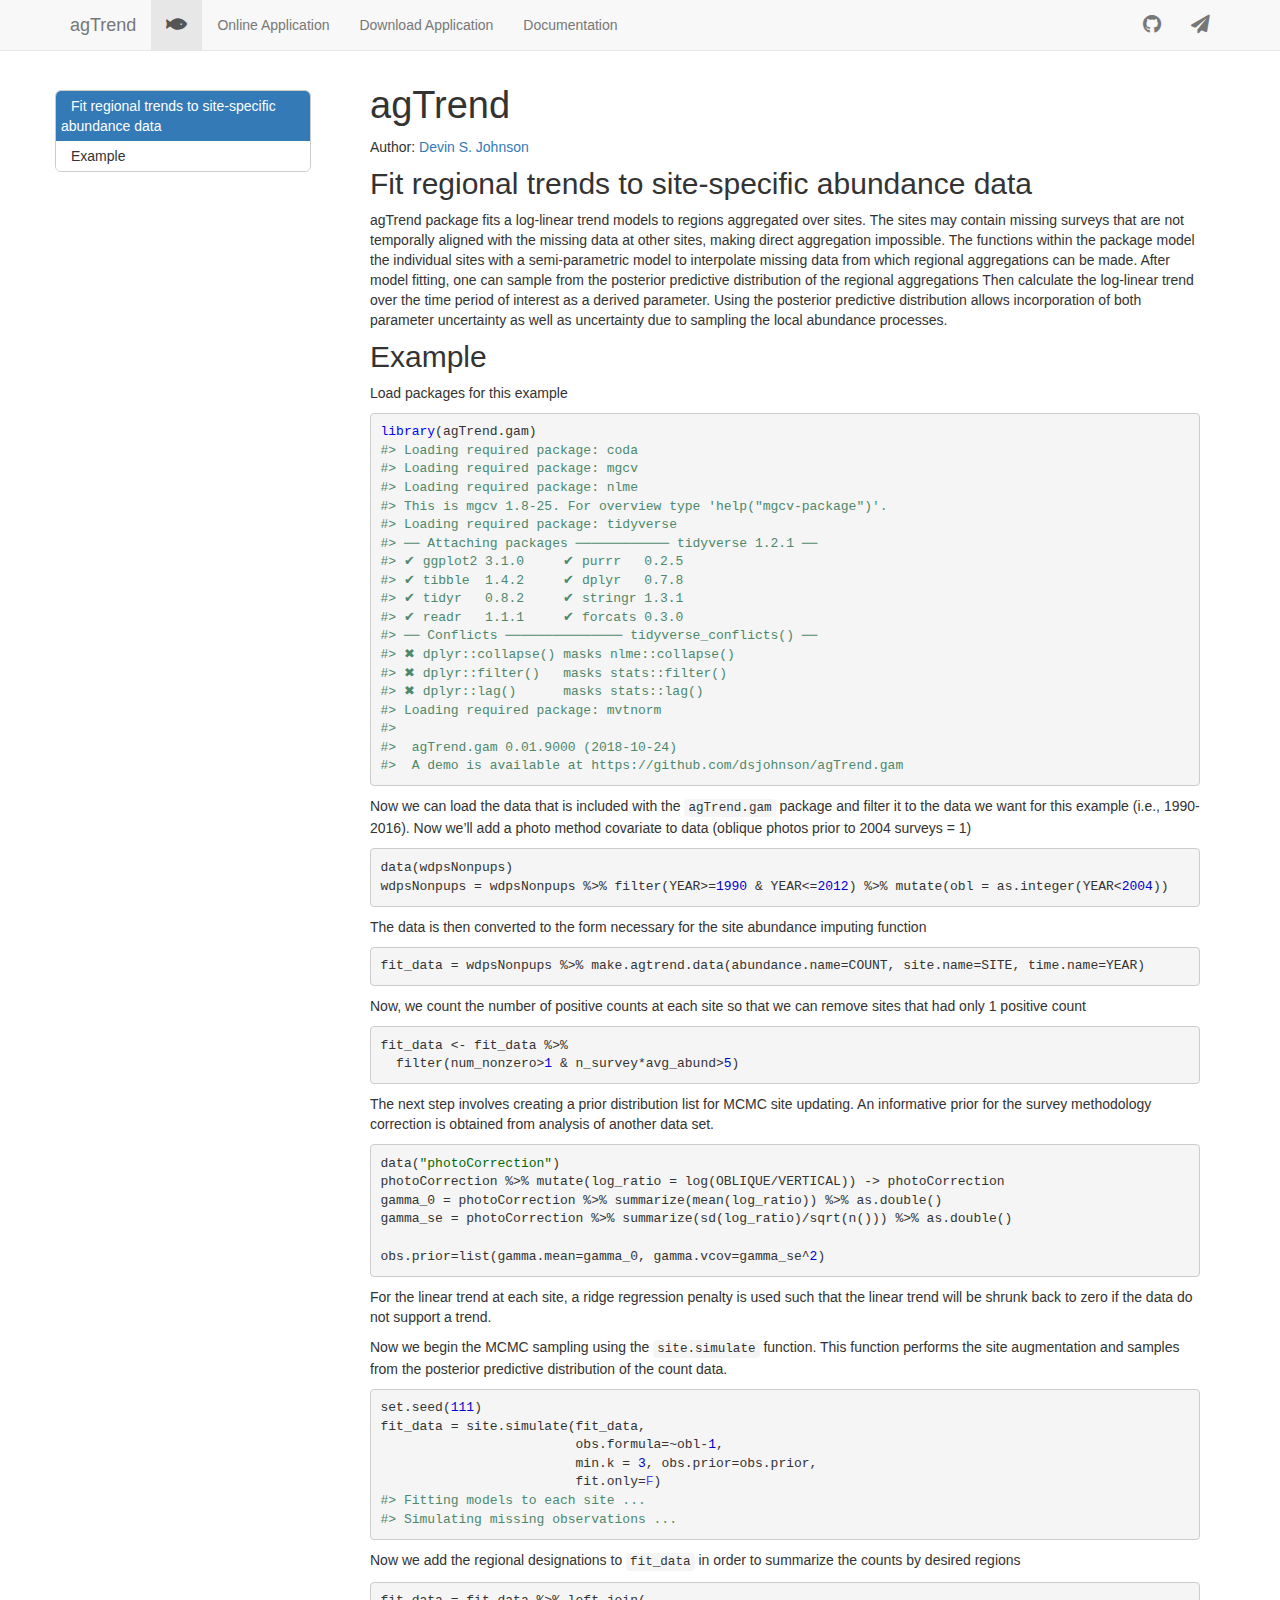
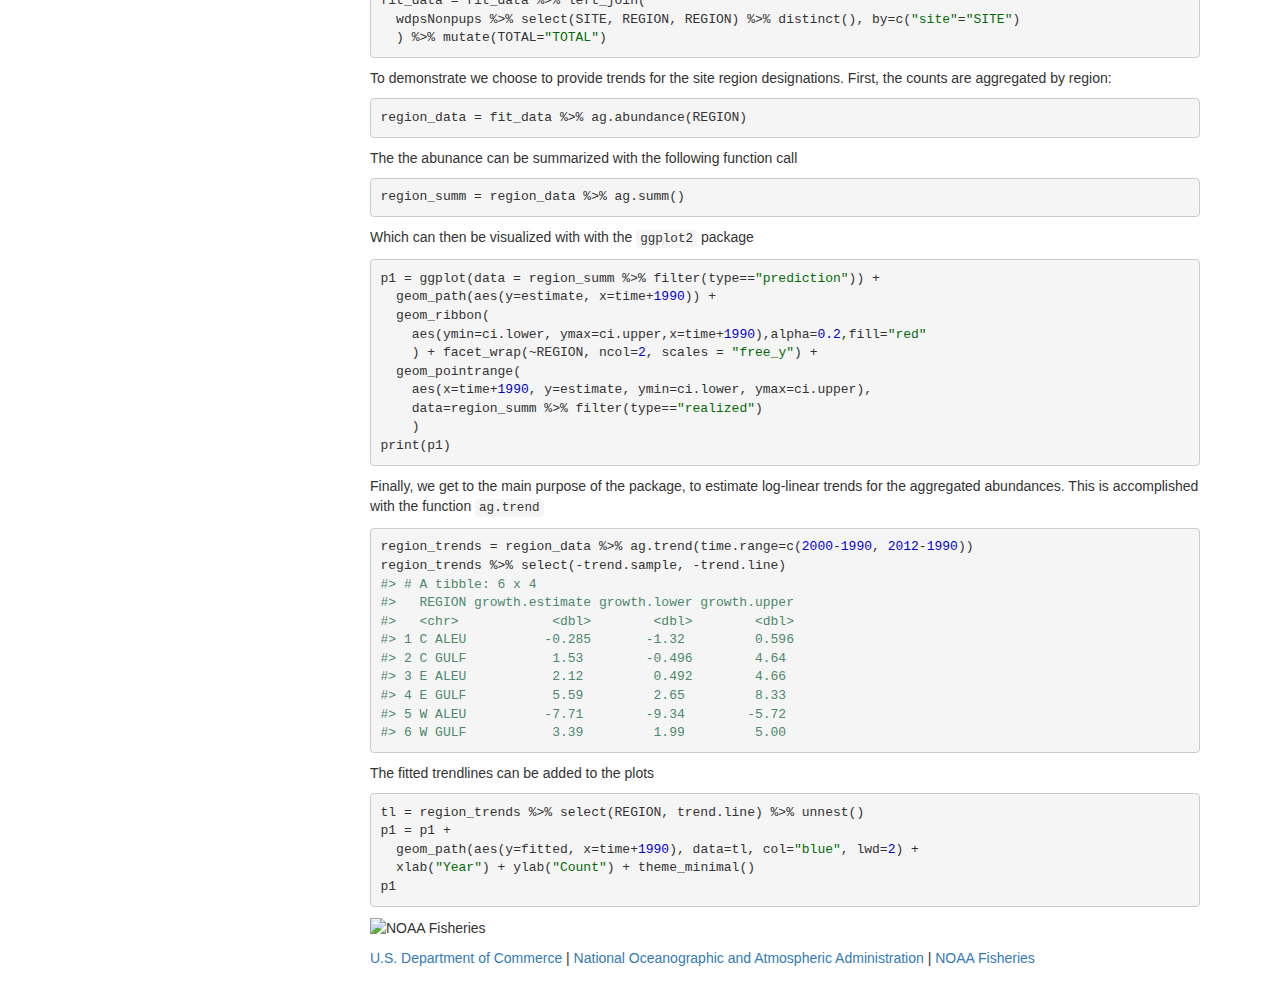
==== commit 4d65e1a9: "update site" ====
--- a/index.html
+++ b/index.html
@@ -321,10 +321,19 @@
     <div id="navbar" class="navbar-collapse collapse">
       <ul class="nav navbar-nav">
         <li>
-  <a href="index.html">Home</a>
+  <a href="index.html">
+    <span class="fa fa-fish fa-lg"></span>
+     
+  </a>
 </li>
 <li>
-  <a href="documentation.html">Documentation</a>
+  <a href="#0">Online Application</a>
+</li>
+<li>
+  <a href="#0">Download Application</a>
+</li>
+<li>
+  <a href="#0">Documentation</a>
 </li>
       </ul>
       <ul class="nav navbar-nav navbar-right">
@@ -335,7 +344,7 @@
   </a>
 </li>
 <li>
-  <a href="mailto:admin@cloudhadoop.com">
+  <a href="mailto:devin.johnson@noaa.gov">
     <span class="fa fa-paper-plane fa-lg"></span>
      
   </a>
@@ -354,10 +363,10 @@
 </div>
 
 
-<p>Author: D. S. Johnson</p>
+<p>Author: <a href="https://github.com/dsjohnson">Devin S. Johnson</a></p>
 <div id="fit-regional-trends-to-site-specific-abundance-data" class="section level2">
 <h2>Fit regional trends to site-specific abundance data</h2>
-<p>agTrend package fits a log-linear trend models to regions aggregated over sites. The sites may contain missing surveys that are not temporally aligned with the missing data at other sites, making direct aggregation impossible. The functions within the package model the indivdual sites with a semi-parametric model to interpolate missing data from which regional aggregations can be made. After model fitting, one can sample from the posterior predictive distribution of the regional aggregations Then calculate the log-linear trend over the time period of interest as a derived parameter. Using the posterior predictive distribution allows incorporation of both parameter uncertainty as well as uncertainty due to sampling the local abundance processes.</p>
+<p>agTrend package fits a log-linear trend models to regions aggregated over sites. The sites may contain missing surveys that are not temporally aligned with the missing data at other sites, making direct aggregation impossible. The functions within the package model the individual sites with a semi-parametric model to interpolate missing data from which regional aggregations can be made. After model fitting, one can sample from the posterior predictive distribution of the regional aggregations Then calculate the log-linear trend over the time period of interest as a derived parameter. Using the posterior predictive distribution allows incorporation of both parameter uncertainty as well as uncertainty due to sampling the local abundance processes.</p>
 </div>
 <div id="example" class="section level2">
 <h2>Example</h2>
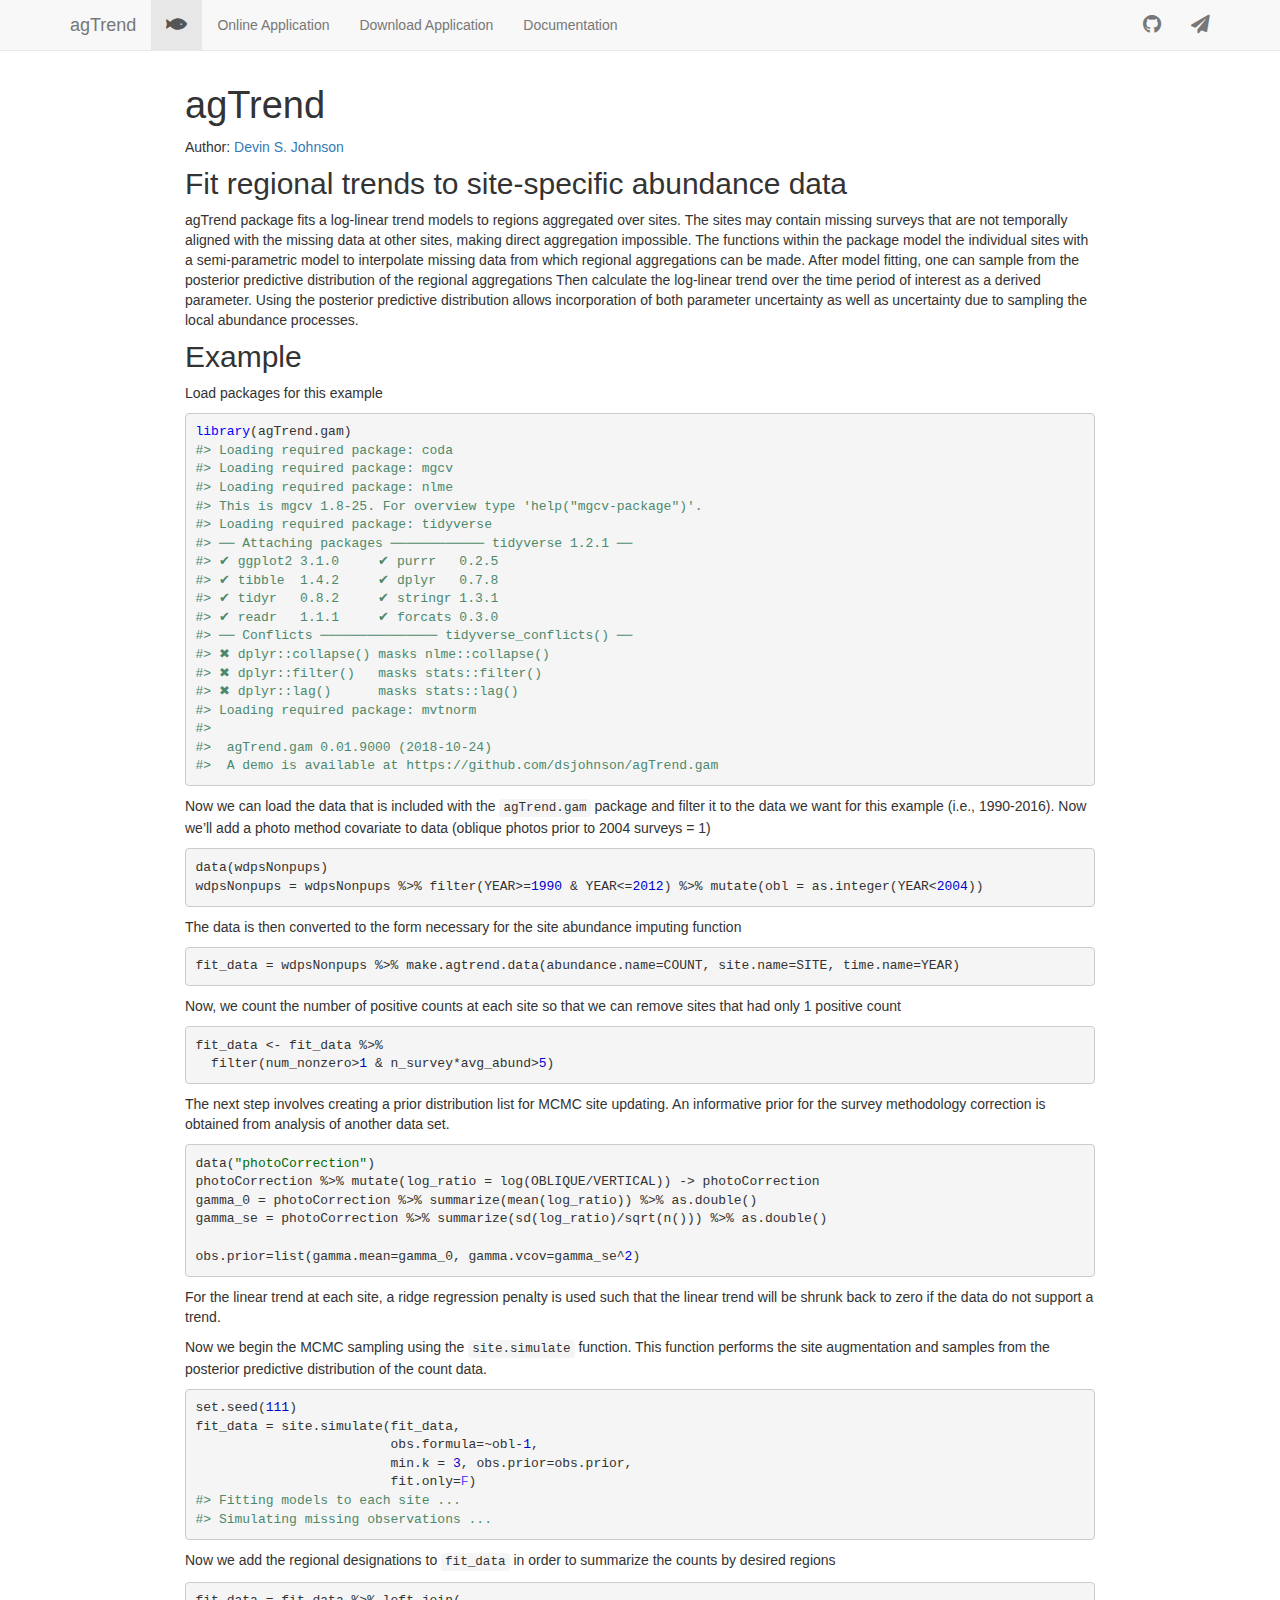
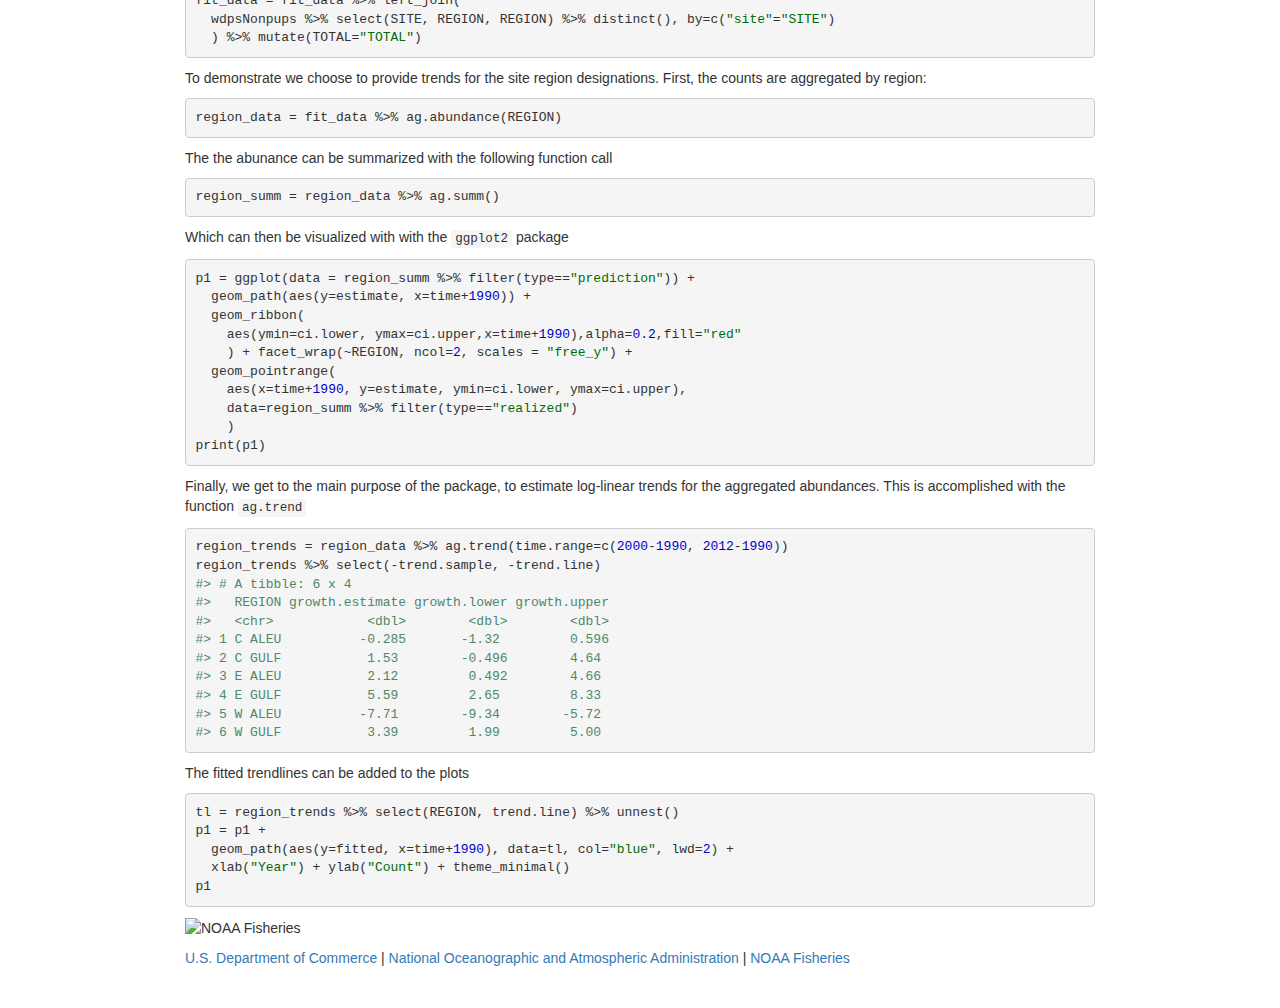
==== commit 43acc13a: "update site" ====
--- a/index.html
+++ b/index.html
@@ -29,9 +29,6 @@
        h6 {font-size: 12px;}
        code {color: inherit; background-color: rgba(0, 0, 0, 0.04);}
        pre:not([class]) { background-color: white }</style>
-<script src="site_libs/jqueryui-1.11.4/jquery-ui.min.js"></script>
-<link href="site_libs/tocify-1.9.1/jquery.tocify.css" rel="stylesheet" />
-<script src="site_libs/tocify-1.9.1/jquery.tocify.js"></script>
 <script src="site_libs/navigation-1.1/tabsets.js"></script>
 <link href="site_libs/highlightjs-9.12.0/textmate.css" rel="stylesheet" />
 <script src="site_libs/highlightjs-9.12.0/highlight.js"></script>
@@ -224,69 +221,6 @@
 
 
 
-<style type="text/css">
-
-#TOC {
-  margin: 25px 0px 20px 0px;
-}
-@media (max-width: 768px) {
-#TOC {
-  position: relative;
-  width: 100%;
-}
-}
-
-@media print {
-.toc-content {
-  /* see https://github.com/w3c/csswg-drafts/issues/4434 */
-  float: right;
-}
-}
-
-.toc-content {
-  padding-left: 30px;
-  padding-right: 40px;
-}
-
-div.main-container {
-  max-width: 1200px;
-}
-
-div.tocify {
-  width: 20%;
-  max-width: 260px;
-  max-height: 85%;
-}
-
-@media (min-width: 768px) and (max-width: 991px) {
-  div.tocify {
-    width: 25%;
-  }
-}
-
-@media (max-width: 767px) {
-  div.tocify {
-    width: 100%;
-    max-width: none;
-  }
-}
-
-.tocify ul, .tocify li {
-  line-height: 20px;
-}
-
-.tocify-subheader .tocify-item {
-  font-size: 0.90em;
-}
-
-.tocify .list-group-item {
-  border-radius: 0px;
-}
-
-
-</style>
-
-
 
 </head>
 
@@ -294,16 +228,6 @@
 
 
 <div class="container-fluid main-container">
-
-
-<!-- setup 3col/9col grid for toc_float and main content  -->
-<div class="row">
-<div class="col-xs-12 col-sm-4 col-md-3">
-<div id="TOC" class="tocify">
-</div>
-</div>
-
-<div class="toc-content col-xs-12 col-sm-8 col-md-9">
 
 
 
@@ -457,8 +381,6 @@
 
 
 
-</div>
-</div>
 
 </div>
 
@@ -491,35 +413,6 @@
 
 <!-- code folding -->
 
-<script>
-$(document).ready(function ()  {
-
-    // temporarily add toc-ignore selector to headers for the consistency with Pandoc
-    $('.unlisted.unnumbered').addClass('toc-ignore')
-
-    // move toc-ignore selectors from section div to header
-    $('div.section.toc-ignore')
-        .removeClass('toc-ignore')
-        .children('h1,h2,h3,h4,h5').addClass('toc-ignore');
-
-    // establish options
-    var options = {
-      selectors: "h1,h2,h3",
-      theme: "bootstrap3",
-      context: '.toc-content',
-      hashGenerator: function (text) {
-        return text.replace(/[.\\/?&!#<>]/g, '').replace(/\s/g, '_');
-      },
-      ignoreSelector: ".toc-ignore",
-      scrollTo: 0
-    };
-    options.showAndHide = true;
-    options.smoothScroll = true;
-
-    // tocify
-    var toc = $("#TOC").tocify(options).data("toc-tocify");
-});
-</script>
 
 <!-- dynamically load mathjax for compatibility with self-contained -->
 <script>
